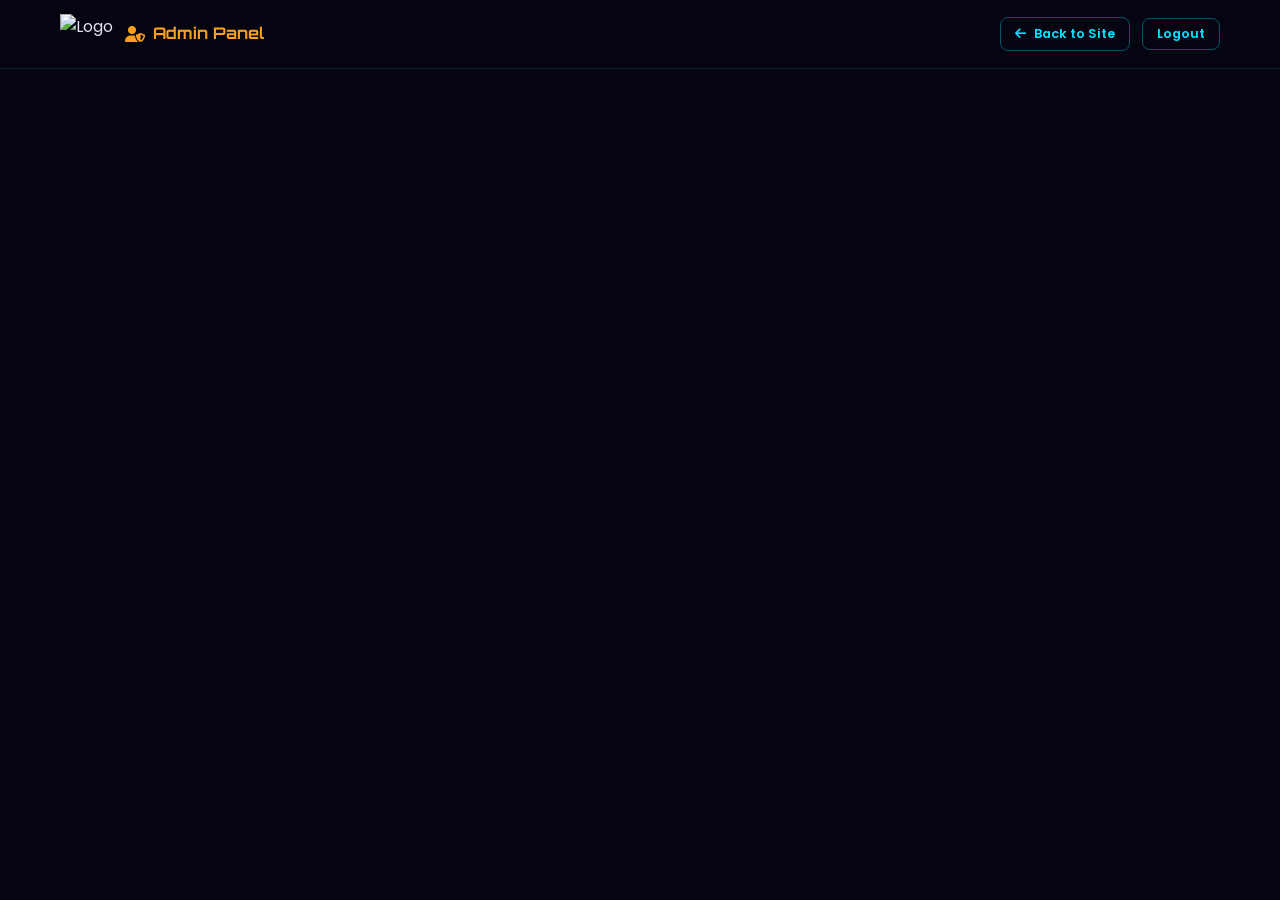
==== admin.html @ dc2b0171 "Add files via upload" ====
<!DOCTYPE html>
<html lang="en">
<head>
    <meta charset="UTF-8">
    <meta name="viewport" content="width=device-width, initial-scale=1.0">
    <title>Night Owl VPN — Admin Panel</title>
    <link href="https://fonts.googleapis.com/css2?family=Orbitron:wght@400;500;600;700;800;900&family=Poppins:wght@300;400;500;600;700;800&display=swap" rel="stylesheet">
    <link rel="stylesheet" href="https://cdnjs.cloudflare.com/ajax/libs/font-awesome/6.5.0/css/all.min.css">
    <link rel="stylesheet" href="style.css">
</head>
<body class="admin-body">

<div id="particles-js"></div>
<div id="toast-container"></div>

<!-- Admin Header -->
<header class="admin-header">
    <div class="container" style="display:flex;align-items:center;justify-content:space-between;">
        <div style="display:flex;align-items:center;gap:12px;">
            <img src="https://z-cdn-media.chatglm.cn/files/b2f4cb73-33cd-4e5b-a706-f9e631497ccf.png?auth_key=1880225410-af0106e17d8e4b97b81c9fec4f9bc8e7-0-fcd8b6f1ac86b50c7433dc2e5db16da4" alt="Logo" style="height:40px;">
            <h1 class="admin-title"><i class="fas fa-user-shield"></i> Admin Panel</h1>
        </div>
        <div style="display:flex;align-items:center;gap:12px;">
            <span id="adminEmail" style="color:var(--text-muted);font-size:0.85rem;"></span>
            <a href="index.html" class="btn btn-outline btn-sm"><i class="fas fa-arrow-left"></i> Back to Site</a>
            <button class="btn btn-outline btn-sm" onclick="handleLogout()">Logout</button>
        </div>
    </div>
</header>

<!-- Admin Content -->
<main class="admin-main">
    <div class="container">
        <!-- Not Admin Message -->
        <div id="notAdmin" style="display:none;" class="admin-denied">
            <i class="fas fa-ban" style="font-size:3rem;color:var(--danger);"></i>
            <h2>Access Denied</h2>
            <p>You are not authorized to view this page. Only the admin can access this panel.</p>
            <a href="index.html" class="btn btn-primary">Go to Homepage</a>
        </div>

        <!-- Admin Dashboard -->
        <div id="adminDashboard" style="display:none;">
            <!-- Stats Row -->
            <div class="admin-stats">
                <div class="admin-stat-card">
                    <i class="fas fa-users"></i>
                    <div>
                        <span class="admin-stat-number" id="totalUsers">0</span>
                        <span class="admin-stat-label">Total Users</span>
                    </div>
                </div>
                <div class="admin-stat-card">
                    <i class="fas fa-file-invoice"></i>
                    <div>
                        <span class="admin-stat-number" id="totalOrders">0</span>
                        <span class="admin-stat-label">Total Orders</span>
                    </div>
                </div>
                <div class="admin-stat-card">
                    <i class="fas fa-clock"></i>
                    <div>
                        <span class="admin-stat-number" id="pendingOrders">0</span>
                        <span class="admin-stat-label">Pending</span>
                    </div>
                </div>
                <div class="admin-stat-card">
                    <i class="fas fa-check-circle"></i>
                    <div>
                        <span class="admin-stat-number" id="activeOrders">0</span>
                        <span class="admin-stat-label">Active</span>
                    </div>
                </div>
            </div>

            <!-- Orders Table -->
            <div class="admin-table-card">
                <div class="admin-table-header">
                    <h3><i class="fas fa-list"></i> All Orders</h3>
                    <button class="btn btn-outline btn-sm" onclick="loadAdminData()"><i class="fas fa-sync-alt"></i> Refresh</button>
                </div>
                <div class="table-responsive">
                    <table class="admin-table">
                        <thead>
                            <tr>
                                <th>Date</th>
                                <th>Name</th>
                                <th>Email</th>
                                <th>VPN Package</th>
                                <th>Sim Package</th>
                                <th>Device ID</th>
                                <th>Slip</th>
                                <th>Status</th>
                                <th>Config</th>
                                <th>Actions</th>
                            </tr>
                        </thead>
                        <tbody id="ordersTableBody">
                            <tr><td colspan="10" style="text-align:center;padding:40px;color:var(--text-muted);">Loading...</td></tr>
                        </tbody>
                    </table>
                </div>
            </div>

            <!-- Registered Users Table -->
            <div class="admin-table-card" style="margin-top:24px;">
                <div class="admin-table-header">
                    <h3><i class="fas fa-users"></i> Registered Users</h3>
                </div>
                <div class="table-responsive">
                    <table class="admin-table">
                        <thead>
                            <tr>
                                <th>Joined</th>
                                <th>Name</th>
                                <th>Email</th>
                            </tr>
                        </thead>
                        <tbody id="usersTableBody">
                            <tr><td colspan="3" style="text-align:center;padding:40px;color:var(--text-muted);">Loading...</td></tr>
                        </tbody>
                    </table>
                </div>
            </div>
        </div>
    </div>
</main>

<!-- Config Upload Modal -->
<div class="modal-overlay" id="configModal" style="display:none;">
    <div class="modal-card">
        <div class="modal-icon"><i class="fas fa-file-arrow-up"></i></div>
        <h3>Upload Config File</h3>
        <p>Upload a config file for: <strong id="configUserName"></strong></p>
        <input type="hidden" id="configOrderId">
        <div class="form-group" style="margin:16px 0;">
            <label for="configFile">Select Config File</label>
            <input type="file" id="configFile" class="form-input" style="padding:10px;">
        </div>
        <button class="btn btn-primary btn-block" onclick="uploadConfigFile()">
            <i class="fas fa-upload"></i> Upload & Assign
        </button>
        <button class="btn btn-ghost btn-block" onclick="closeConfigModal()">Cancel</button>
    </div>
</div>

<script src="https://cdn.jsdelivr.net/particles.js/2.0.0/particles.min.js"></script>
<script src="https://cdn.jsdelivr.net/npm/@supabase/supabase-js@2"></script>
<script>
/* ============================================================
   ADMIN PANEL — Uses same CONFIG as app.js
   ============================================================ */

// ===== CONFIGURATION — MUST MATCH app.js =====
const CONFIG = {
    SUPABASE_URL: 'YOUR_SUPABASE_URL',
    SUPABASE_ANON_KEY: 'YOUR_SUPABASE_ANON_KEY',
    ADMIN_EMAIL: 'your-admin@email.com',
    WHATSAPP_NUMBER: '94724212983',
};

const { createClient } = supabase;
const db = createClient(CONFIG.SUPABASE_URL, CONFIG.SUPABASE_ANON_KEY);

// ===== Toast Notification =====
function showToast(message, type = 'info') {
    const container = document.getElementById('toast-container');
    const toast = document.createElement('div');
    toast.className = `toast toast-${type}`;
    const icons = { success: 'check-circle', error: 'exclamation-circle', info: 'info-circle' };
    toast.innerHTML = `<i class="fas fa-${icons[type] || 'info-circle'}"></i> ${message}`;
    container.appendChild(toast);
    requestAnimationFrame(() => toast.classList.add('show'));
    setTimeout(() => {
        toast.classList.remove('show');
        setTimeout(() => toast.remove(), 400);
    }, 4000);
}

// ===== Particles Background =====
document.addEventListener('DOMContentLoaded', () => {
    if (typeof particlesJS !== 'undefined') {
        particlesJS('particles-js', {
            particles: {
                number: { value: 40, density: { enable: true, value_area: 1000 } },
                color: { value: ['#00e5ff', '#ff9f1c'] },
                shape: { type: 'circle' },
                opacity: { value: 0.3, random: true },
                size: { value: 2, random: true },
                line_linked: { enable: true, distance: 150, color: '#00e5ff', opacity: 0.1, width: 1 },
                move: { enable: true, speed: 0.8, direction: 'none', random: true, out_mode: 'out' }
            },
            interactivity: {
                detect_on: 'canvas',
                events: { onhover: { enable: false }, onclick: { enable: false }, resize: true }
            },
            retina_detect: true
        });
    }
});

// ===== Auth Check =====
async function checkAdmin() {
    const { data: { session } } = await db.auth.getSession();
    if (!session) {
        window.location.href = 'index.html';
        return;
    }
    const email = session.user.email;
    document.getElementById('adminEmail').textContent = email;

    if (email !== CONFIG.ADMIN_EMAIL) {
        document.getElementById('notAdmin').style.display = 'flex';
        document.getElementById('adminDashboard').style.display = 'none';
        return;
    }

    document.getElementById('notAdmin').style.display = 'none';
    document.getElementById('adminDashboard').style.display = 'block';
    loadAdminData();
}

async function handleLogout() {
    await db.auth.signOut();
    window.location.href = 'index.html';
}

// ===== Load Admin Data =====
async function loadAdminData() {
    // Load orders
    const { data: orders, error: orderErr } = await db
        .from('orders')
        .select('*')
        .order('created_at', { ascending: false });

    if (orderErr) {
        showToast('Error loading orders: ' + orderErr.message, 'error');
        return;
    }

    // Load users
    const { data: users, error: userErr } = await db
        .from('users')
        .select('*')
        .order('created_at', { ascending: false });

    if (userErr) {
        showToast('Error loading users: ' + userErr.message, 'error');
        return;
    }

    // Update stats
    document.getElementById('totalUsers').textContent = users ? users.length : 0;
    document.getElementById('totalOrders').textContent = orders ? orders.length : 0;
    document.getElementById('pendingOrders').textContent = orders ? orders.filter(o => o.status === 'pending').length : 0;
    document.getElementById('activeOrders').textContent = orders ? orders.filter(o => o.status === 'active').length : 0;

    // Render orders table
    const tbody = document.getElementById('ordersTableBody');
    if (!orders || orders.length === 0) {
        tbody.innerHTML = '<tr><td colspan="10" style="text-align:center;padding:40px;color:var(--text-muted);">No orders yet.</td></tr>';
    } else {
        tbody.innerHTML = orders.map(o => `
            <tr>
                <td>${new Date(o.created_at).toLocaleDateString()}</td>
                <td>${o.first_name || ''} ${o.last_name || ''}</td>
                <td style="font-size:0.8rem;">${o.email || ''}</td>
                <td><span class="badge badge-package">${o.vpn_package || ''}</span></td>
                <td style="font-size:0.8rem;">${o.sim_package || ''}</td>
                <td style="font-size:0.8rem;">${o.device_id || '—'}</td>
                <td>${o.slip_url ? `<a href="${o.slip_url}" target="_blank" class="btn btn-outline btn-xs"><i class="fas fa-image"></i> View</a>` : '—'}</td>
                <td><span class="badge badge-${o.status === 'active' ? 'success' : o.status === 'rejected' ? 'danger' : 'warning'}">${o.status || 'pending'}</span></td>
                <td>${o.config_url ? `<a href="${o.config_url}" target="_blank" class="btn btn-outline btn-xs"><i class="fas fa-download"></i> Download</a>` : '<span style="color:var(--text-muted);">No config</span>'}</td>
                <td>
                    <div style="display:flex;gap:4px;flex-wrap:wrap;">
                        <button class="btn btn-primary btn-xs" onclick="openConfigModal('${o.id}', '${(o.first_name || '')} ${(o.last_name || '')}')"><i class="fas fa-upload"></i></button>
                        <button class="btn btn-xs" style="background:var(--success);color:#000;" onclick="updateOrderStatus('${o.id}', 'active')"><i class="fas fa-check"></i></button>
                        <button class="btn btn-xs" style="background:var(--danger);color:#fff;" onclick="updateOrderStatus('${o.id}', 'rejected')"><i class="fas fa-times"></i></button>
                    </div>
                </td>
            </tr>
        `).join('');
    }

    // Render users table
    const ubody = document.getElementById('usersTableBody');
    if (!users || users.length === 0) {
        ubody.innerHTML = '<tr><td colspan="3" style="text-align:center;padding:40px;color:var(--text-muted);">No users yet.</td></tr>';
    } else {
        ubody.innerHTML = users.map(u => `
            <tr>
                <td>${new Date(u.created_at).toLocaleDateString()}</td>
                <td>${u.first_name || ''} ${u.last_name || ''}</td>
                <td style="font-size:0.85rem;">${u.email || ''}</td>
            </tr>
        `).join('');
    }
}

// ===== Config Upload =====
function openConfigModal(orderId, userName) {
    document.getElementById('configOrderId').value = orderId;
    document.getElementById('configUserName').textContent = userName;
    document.getElementById('configFile').value = '';
    document.getElementById('configModal').style.display = 'flex';
}

function closeConfigModal() {
    document.getElementById('configModal').style.display = 'none';
}

async function uploadConfigFile() {
    const orderId = document.getElementById('configOrderId').value;
    const fileInput = document.getElementById('configFile');
    const file = fileInput.files[0];

    if (!file) {
        showToast('Please select a config file.', 'error');
        return;
    }

    showToast('Uploading config file...', 'info');

    const filePath = `configs/${orderId}_${Date.now()}_${file.name}`;
    const { error: uploadErr } = await db.storage
        .from('configs')
        .upload(filePath, file);

    if (uploadErr) {
        showToast('Upload failed: ' + uploadErr.message, 'error');
        return;
    }

    const { data: urlData } = db.storage.from('configs').getPublicUrl(filePath);
    const configUrl = urlData.publicUrl;

    const { error: updateErr } = await db
        .from('orders')
        .update({ config_url: configUrl, status: 'active' })
        .eq('id', orderId);

    if (updateErr) {
        showToast('Failed to update order: ' + updateErr.message, 'error');
        return;
    }

    showToast('Config uploaded and assigned successfully!', 'success');
    closeConfigModal();
    loadAdminData();
}

// ===== Update Order Status =====
async function updateOrderStatus(orderId, status) {
    const { error } = await db
        .from('orders')
        .update({ status })
        .eq('id', orderId);

    if (error) {
        showToast('Failed to update status: ' + error.message, 'error');
        return;
    }

    showToast(`Order status updated to ${status}.`, 'success');
    loadAdminData();
}

// ===== Init =====
checkAdmin();
</script>
</body>
</html>
---- style.css ----
/* ============================================================
   Night Owl VPN — Cyberpunk Dark Theme Stylesheet
   ============================================================ */

/* ===== CSS Custom Properties ===== */
:root {
    --bg-primary: #060612;
    --bg-secondary: #0d0d2b;
    --bg-card: rgba(13, 13, 43, 0.75);
    --bg-card-hover: rgba(20, 20, 60, 0.85);
    --neon-orange: #ff9f1c;
    --neon-gold: #ffc857;
    --neon-cyan: #00e5ff;
    --neon-cyan-dim: rgba(0, 229, 255, 0.15);
    --text-primary: #e0e0f0;
    --text-secondary: #a0a0c0;
    --text-muted: #6868a0;
    --border: rgba(0, 229, 255, 0.12);
    --border-hover: rgba(0, 229, 255, 0.35);
    --success: #00ff88;
    --danger: #ff4466;
    --warning: #ffc857;
    --radius: 14px;
    --radius-sm: 8px;
    --shadow: 0 4px 30px rgba(0, 0, 0, 0.4);
    --shadow-glow-cyan: 0 0 30px rgba(0, 229, 255, 0.15);
    --shadow-glow-orange: 0 0 30px rgba(255, 159, 28, 0.15);
    --font-heading: 'Orbitron', sans-serif;
    --font-body: 'Poppins', sans-serif;
    --transition: 0.3s cubic-bezier(0.4, 0, 0.2, 1);
}

/* ===== Reset & Base ===== */
*, *::before, *::after { box-sizing: border-box; margin: 0; padding: 0; }

html {
    scroll-behavior: smooth;
    scrollbar-width: thin;
    scrollbar-color: var(--neon-cyan-dim) var(--bg-primary);
}

body {
    font-family: var(--font-body);
    background: var(--bg-primary);
    color: var(--text-primary);
    line-height: 1.6;
    overflow-x: hidden;
    -webkit-font-smoothing: antialiased;
}

::-webkit-scrollbar { width: 8px; }
::-webkit-scrollbar-track { background: var(--bg-primary); }
::-webkit-scrollbar-thumb { background: var(--neon-cyan-dim); border-radius: 4px; }
::-webkit-scrollbar-thumb:hover { background: rgba(0, 229, 255, 0.3); }

a { color: var(--neon-cyan); text-decoration: none; transition: color var(--transition); }
a:hover { color: var(--neon-gold); }

img { max-width: 100%; height: auto; }

.container { max-width: 1200px; margin: 0 auto; padding: 0 20px; }

/* ===== Particles Background ===== */
#particles-js {
    position: fixed;
    top: 0; left: 0;
    width: 100%; height: 100%;
    z-index: 0;
    pointer-events: none;
}

/* ===== Toast Notifications ===== */
#toast-container {
    position: fixed;
    top: 90px; right: 20px;
    z-index: 10000;
    display: flex;
    flex-direction: column;
    gap: 10px;
}

.toast {
    padding: 14px 20px;
    border-radius: var(--radius-sm);
    font-size: 0.9rem;
    font-weight: 500;
    backdrop-filter: blur(20px);
    border: 1px solid var(--border);
    transform: translateX(120%);
    transition: transform 0.4s cubic-bezier(0.4, 0, 0.2, 1);
    display: flex;
    align-items: center;
    gap: 10px;
    max-width: 380px;
    box-shadow: var(--shadow);
}

.toast.show { transform: translateX(0); }
.toast-success { background: rgba(0, 255, 136, 0.12); border-color: rgba(0, 255, 136, 0.3); color: var(--success); }
.toast-error { background: rgba(255, 68, 102, 0.12); border-color: rgba(255, 68, 102, 0.3); color: var(--danger); }
.toast-info { background: rgba(0, 229, 255, 0.12); border-color: rgba(0, 229, 255, 0.3); color: var(--neon-cyan); }

/* ===== Gradient Text ===== */
.text-gradient {
    background: linear-gradient(135deg, var(--neon-orange), var(--neon-gold), var(--neon-cyan));
    -webkit-background-clip: text;
    -webkit-text-fill-color: transparent;
    background-clip: text;
}

/* ===== Buttons ===== */
.btn {
    display: inline-flex;
    align-items: center;
    justify-content: center;
    gap: 8px;
    padding: 10px 24px;
    border: none;
    border-radius: var(--radius-sm);
    font-family: var(--font-body);
    font-size: 0.9rem;
    font-weight: 600;
    cursor: pointer;
    transition: all var(--transition);
    text-decoration: none;
    white-space: nowrap;
}

.btn-primary {
    background: linear-gradient(135deg, var(--neon-orange), #e88a00);
    color: #000;
    box-shadow: 0 0 20px rgba(255, 159, 28, 0.3);
}
.btn-primary:hover {
    box-shadow: 0 0 35px rgba(255, 159, 28, 0.5);
    transform: translateY(-2px);
}

.btn-outline {
    background: transparent;
    border: 1.5px solid var(--border-hover);
    color: var(--neon-cyan);
}
.btn-outline:hover {
    background: rgba(0, 229, 255, 0.08);
    border-color: var(--neon-cyan);
    box-shadow: var(--shadow-glow-cyan);
}

.btn-ghost {
    background: transparent;
    color: var(--text-secondary);
    border: none;
}
.btn-ghost:hover { color: var(--text-primary); }

.btn-lg { padding: 14px 32px; font-size: 1rem; }
.btn-sm { padding: 6px 14px; font-size: 0.8rem; }
.btn-xs { padding: 4px 10px; font-size: 0.72rem; border-radius: 6px; }
.btn-block { width: 100%; }

/* ===== Navigation ===== */
.navbar {
    position: fixed;
    top: 0; left: 0; right: 0;
    z-index: 1000;
    padding: 12px 0;
    background: rgba(6, 6, 18, 0.85);
    backdrop-filter: blur(20px);
    border-bottom: 1px solid var(--border);
    transition: all var(--transition);
}

.navbar.scrolled {
    padding: 8px 0;
    background: rgba(6, 6, 18, 0.95);
    box-shadow: 0 2px 30px rgba(0, 0, 0, 0.5);
}

.nav-container {
    max-width: 1200px;
    margin: 0 auto;
    padding: 0 20px;
    display: flex;
    align-items: center;
    justify-content: space-between;
}

.logo-img { height: 44px; transition: transform var(--transition); }
.logo-img:hover { transform: scale(1.05); }

.nav-links {
    display: flex;
    list-style: none;
    gap: 32px;
}

.nav-links a {
    color: var(--text-secondary);
    font-size: 0.88rem;
    font-weight: 500;
    position: relative;
    padding: 4px 0;
    transition: color var(--transition);
}

.nav-links a::after {
    content: '';
    position: absolute;
    bottom: -2px; left: 0;
    width: 0; height: 2px;
    background: var(--neon-cyan);
    transition: width var(--transition);
}

.nav-links a:hover { color: var(--neon-cyan); }
.nav-links a:hover::after { width: 100%; }

.nav-actions { display: flex; align-items: center; gap: 12px; }

.nav-user { display: flex; align-items: center; gap: 10px; }

.nav-avatar {
    width: 32px; height: 32px;
    border-radius: 50%;
    border: 2px solid var(--neon-cyan);
    object-fit: cover;
}

.nav-name {
    color: var(--text-primary);
    font-size: 0.85rem;
    font-weight: 500;
    max-width: 120px;
    overflow: hidden;
    text-overflow: ellipsis;
    white-space: nowrap;
}

/* Hamburger */
.hamburger {
    display: none;
    flex-direction: column;
    gap: 5px;
    background: none;
    border: none;
    cursor: pointer;
    padding: 4px;
}

.hamburger span {
    width: 24px; height: 2px;
    background: var(--text-primary);
    border-radius: 2px;
    transition: all var(--transition);
}

.hamburger.active span:nth-child(1) { transform: rotate(45deg) translate(5px, 5px); }
.hamburger.active span:nth-child(2) { opacity: 0; }
.hamburger.active span:nth-child(3) { transform: rotate(-45deg) translate(5px, -5px); }

/* ===== Hero Section ===== */
.hero {
    min-height: 100vh;
    display: flex;
    align-items: center;
    position: relative;
    padding: 120px 20px 80px;
    overflow: hidden;
}

.hero::before {
    content: '';
    position: absolute;
    top: -50%; right: -30%;
    width: 800px; height: 800px;
    background: radial-gradient(circle, rgba(255, 159, 28, 0.06) 0%, transparent 70%);
    border-radius: 50%;
    pointer-events: none;
}

.hero::after {
    content: '';
    position: absolute;
    bottom: -30%; left: -20%;
    width: 600px; height: 600px;
    background: radial-gradient(circle, rgba(0, 229, 255, 0.04) 0%, transparent 70%);
    border-radius: 50%;
    pointer-events: none;
}

.hero-content {
    max-width: 800px;
    margin: 0 auto;
    text-align: center;
    position: relative;
    z-index: 1;
}

.hero-badge {
    display: inline-flex;
    align-items: center;
    gap: 8px;
    padding: 8px 20px;
    border-radius: 50px;
    background: rgba(0, 229, 255, 0.08);
    border: 1px solid rgba(0, 229, 255, 0.2);
    color: var(--neon-cyan);
    font-size: 0.82rem;
    font-weight: 500;
    margin-bottom: 28px;
    letter-spacing: 0.5px;
}

.hero-title {
    font-family: var(--font-heading);
    font-size: clamp(2rem, 5vw, 3.5rem);
    font-weight: 800;
    line-height: 1.15;
    margin-bottom: 24px;
    color: var(--text-primary);
}

.hero-subtitle {
    font-size: 1.1rem;
    color: var(--text-secondary);
    max-width: 600px;
    margin: 0 auto 36px;
    line-height: 1.7;
}

.hero-actions {
    display: flex;
    gap: 16px;
    justify-content: center;
    flex-wrap: wrap;
    margin-bottom: 60px;
}

.hero-stats {
    display: flex;
    align-items: center;
    justify-content: center;
    gap: 40px;
    flex-wrap: wrap;
}

.stat-item { text-align: center; }

.stat-number {
    display: block;
    font-family: var(--font-heading);
    font-size: 1.4rem;
    font-weight: 700;
    color: var(--neon-cyan);
}

.stat-label {
    font-size: 0.78rem;
    color: var(--text-muted);
    text-transform: uppercase;
    letter-spacing: 1px;
}

.stat-divider {
    width: 1px;
    height: 40px;
    background: var(--border);
}

.owl-glow {
    position: absolute;
    top: 50%; left: 50%;
    transform: translate(-50%, -50%);
    width: 400px; height: 400px;
    background: radial-gradient(circle, rgba(255, 159, 28, 0.08) 0%, transparent 60%);
    border-radius: 50%;
    animation: owlPulse 4s ease-in-out infinite;
    pointer-events: none;
}

@keyframes owlPulse {
    0%, 100% { transform: translate(-50%, -50%) scale(1); opacity: 0.6; }
    50% { transform: translate(-50%, -50%) scale(1.15); opacity: 1; }
}

/* ===== Sections ===== */
.section {
    padding: 100px 0;
    position: relative;
    z-index: 1;
}

.section-header {
    text-align: center;
    margin-bottom: 60px;
}

.section-tag {
    display: inline-block;
    padding: 5px 16px;
    border-radius: 50px;
    background: rgba(0, 229, 255, 0.08);
    border: 1px solid rgba(0, 229, 255, 0.2);
    color: var(--neon-cyan);
    font-size: 0.78rem;
    font-weight: 600;
    text-transform: uppercase;
    letter-spacing: 1.5px;
    margin-bottom: 16px;
}

.section-title {
    font-family: var(--font-heading);
    font-size: clamp(1.5rem, 3vw, 2.2rem);
    font-weight: 700;
    color: var(--text-primary);
    margin-bottom: 16px;
}

.section-desc {
    font-size: 1rem;
    color: var(--text-secondary);
    max-width: 580px;
    margin: 0 auto;
}

/* ===== Guarantee Section ===== */
.guarantee-card {
    display: flex;
    align-items: center;
    gap: 32px;
    padding: 40px;
    background: var(--bg-card);
    border: 1px solid var(--border);
    border-radius: var(--radius);
    backdrop-filter: blur(20px);
    position: relative;
    overflow: hidden;
}

.guarantee-card::before {
    content: '';
    position: absolute;
    top: 0; left: 0;
    width: 4px; height: 100%;
    background: linear-gradient(to bottom, var(--neon-orange), var(--neon-cyan));
}

.guarantee-icon {
    flex-shrink: 0;
    width: 80px; height: 80px;
    display: flex;
    align-items: center;
    justify-content: center;
    border-radius: 50%;
    background: rgba(255, 159, 28, 0.1);
    border: 1px solid rgba(255, 159, 28, 0.25);
    font-size: 2rem;
    color: var(--neon-orange);
}

.guarantee-content { flex: 1; }

.guarantee-content .section-title { margin-bottom: 12px; text-align: left; }

.guarantee-text {
    color: var(--text-secondary);
    font-size: 0.95rem;
    line-height: 1.75;
}

.guarantee-badge {
    flex-shrink: 0;
    padding: 10px 20px;
    border-radius: 50px;
    background: rgba(0, 255, 136, 0.1);
    border: 1px solid rgba(0, 255, 136, 0.25);
    color: var(--success);
    font-weight: 600;
    font-size: 0.85rem;
    display: flex;
    align-items: center;
    gap: 8px;
}

/* ===== Pricing Section ===== */
.pricing-grid {
    display: grid;
    grid-template-columns: repeat(4, 1fr);
    gap: 24px;
}

.pricing-card {
    background: var(--bg-card);
    border: 1px solid var(--border);
    border-radius: var(--radius);
    padding: 36px 28px;
    backdrop-filter: blur(20px);
    transition: all var(--transition);
    position: relative;
    overflow: hidden;
    display: flex;
    flex-direction: column;
}

.pricing-card:hover {
    transform: translateY(-8px);
    border-color: var(--border-hover);
    box-shadow: var(--shadow-glow-cyan);
}

.pricing-featured {
    border-color: rgba(255, 159, 28, 0.3);
    background: rgba(255, 159, 28, 0.05);
}

.pricing-featured:hover {
    border-color: var(--neon-orange);
    box-shadow: var(--shadow-glow-orange);
}

.pricing-ribbon {
    position: absolute;
    top: 16px; right: -32px;
    background: linear-gradient(135deg, var(--neon-orange), #e88a00);
    color: #000;
    font-size: 0.7rem;
    font-weight: 700;
    padding: 4px 40px;
    transform: rotate(45deg);
    text-transform: uppercase;
    letter-spacing: 1px;
}

.pricing-header { text-align: center; margin-bottom: 24px; }

.pricing-icon {
    width: 56px; height: 56px;
    margin: 0 auto 16px;
    display: flex;
    align-items: center;
    justify-content: center;
    border-radius: 50%;
    background: rgba(0, 229, 255, 0.08);
    border: 1px solid rgba(0, 229, 255, 0.15);
    font-size: 1.3rem;
    color: var(--neon-cyan);
}

.pricing-featured .pricing-icon {
    background: rgba(255, 159, 28, 0.1);
    border-color: rgba(255, 159, 28, 0.25);
    color: var(--neon-orange);
}

.pricing-header h3 {
    font-family: var(--font-heading);
    font-size: 0.85rem;
    font-weight: 600;
    color: var(--text-muted);
    text-transform: uppercase;
    letter-spacing: 1.5px;
    margin-bottom: 6px;
}

.pricing-data {
    font-family: var(--font-heading);
    font-size: 1.3rem;
    font-weight: 700;
    color: var(--text-primary);
}

.pricing-price {
    text-align: center;
    margin-bottom: 24px;
    padding: 20px 0;
    border-top: 1px solid var(--border);
    border-bottom: 1px solid var(--border);
}

.currency {
    font-size: 1rem;
    font-weight: 600;
    color: var(--text-muted);
    vertical-align: top;
}

.amount {
    font-family: var(--font-heading);
    font-size: 2.8rem;
    font-weight: 800;
    color: var(--neon-cyan);
}

.pricing-featured .amount { color: var(--neon-orange); }

.period {
    font-size: 0.8rem;
    color: var(--text-muted);
}

.pricing-features {
    list-style: none;
    margin-bottom: 28px;
    flex: 1;
}

.pricing-features li {
    display: flex;
    align-items: center;
    gap: 10px;
    padding: 8px 0;
    font-size: 0.88rem;
    color: var(--text-secondary);
}

.pricing-features i { color: var(--neon-cyan); font-size: 0.8rem; }
.pricing-features .fa-star { color: var(--neon-gold); }
.pricing-featured .pricing-features i { color: var(--neon-orange); }

/* ===== Networks Section ===== */
.network-grid {
    display: grid;
    grid-template-columns: repeat(4, 1fr);
    gap: 20px;
}

.network-card {
    background: var(--bg-card);
    border: 1px solid var(--border);
    border-radius: var(--radius);
    padding: 28px 20px;
    text-align: center;
    backdrop-filter: blur(20px);
    transition: all var(--transition);
}

.network-card:hover {
    transform: translateY(-4px);
    border-color: var(--border-hover);
    box-shadow: var(--shadow-glow-cyan);
}

.network-icon {
    width: 52px; height: 52px;
    margin: 0 auto 14px;
    display: flex;
    align-items: center;
    justify-content: center;
    border-radius: 50%;
    background: rgba(0, 229, 255, 0.08);
    border: 1px solid rgba(0, 229, 255, 0.15);
    font-size: 1.2rem;
    color: var(--neon-cyan);
}

.network-icon[style*="--accent"] {
    background: rgba(0, 229, 255, 0.06);
}

.network-card h4 {
    font-size: 0.95rem;
    font-weight: 600;
    color: var(--text-primary);
    margin-bottom: 4px;
}

.network-card p {
    font-size: 0.8rem;
    color: var(--text-muted);
    line-height: 1.5;
}

.network-note {
    text-align: center;
    margin-top: 32px;
    padding: 16px 24px;
    border-radius: var(--radius-sm);
    background: rgba(255, 200, 87, 0.06);
    border: 1px solid rgba(255, 200, 87, 0.15);
    color: var(--neon-gold);
    font-size: 0.88rem;
}

/* ===== Payment Section ===== */
.payment-grid {
    display: grid;
    grid-template-columns: repeat(2, 1fr);
    gap: 24px;
    max-width: 800px;
    margin: 0 auto;
}

.payment-card {
    background: var(--bg-card);
    border: 1px solid var(--border);
    border-radius: var(--radius);
    padding: 36px;
    backdrop-filter: blur(20px);
    transition: all var(--transition);
}

.payment-card:hover {
    border-color: var(--border-hover);
    box-shadow: var(--shadow-glow-cyan);
}

.payment-icon {
    width: 56px; height: 56px;
    display: flex;
    align-items: center;
    justify-content: center;
    border-radius: 50%;
    background: rgba(0, 229, 255, 0.08);
    border: 1px solid rgba(0, 229, 255, 0.15);
    font-size: 1.4rem;
    color: var(--neon-cyan);
    margin-bottom: 20px;
}

.payment-card h3 {
    font-family: var(--font-heading);
    font-size: 1.1rem;
    font-weight: 700;
    color: var(--text-primary);
    margin-bottom: 20px;
}

.payment-details { display: flex; flex-direction: column; gap: 12px; }

.payment-row {
    display: flex;
    justify-content: space-between;
    align-items: center;
    padding: 8px 0;
    border-bottom: 1px solid rgba(255, 255, 255, 0.04);
}

.payment-label {
    font-size: 0.82rem;
    color: var(--text-muted);
    text-transform: uppercase;
    letter-spacing: 0.5px;
}

.payment-value {
    font-size: 0.92rem;
    font-weight: 600;
    color: var(--text-primary);
}

.copyable {
    cursor: pointer;
    transition: color var(--transition);
}

.copyable:hover { color: var(--neon-cyan); }
.copyable i { margin-left: 6px; font-size: 0.75rem; color: var(--text-muted); }

.payment-note {
    padding: 12px 16px;
    border-radius: var(--radius-sm);
    background: rgba(255, 200, 87, 0.08);
    border: 1px solid rgba(255, 200, 87, 0.2);
    color: var(--neon-gold);
    font-size: 0.82rem;
    display: flex;
    align-items: center;
    gap: 8px;
}

/* ===== Dashboard Section ===== */
.dashboard-grid {
    display: grid;
    grid-template-columns: 1fr 1fr;
    gap: 24px;
    align-items: start;
}

.order-form-card, .order-history-card {
    background: var(--bg-card);
    border: 1px solid var(--border);
    border-radius: var(--radius);
    padding: 36px;
    backdrop-filter: blur(20px);
}

.order-form-card h3, .order-history-card h3 {
    font-family: var(--font-heading);
    font-size: 1.05rem;
    font-weight: 700;
    color: var(--text-primary);
    margin-bottom: 24px;
    display: flex;
    align-items: center;
    gap: 10px;
}

.order-form-card h3 i { color: var(--neon-orange); }
.order-history-card h3 i { color: var(--neon-cyan); }

/* ===== Forms ===== */
.form-row { display: grid; grid-template-columns: 1fr 1fr; gap: 16px; }

.form-group { margin-bottom: 20px; }

.form-group label {
    display: block;
    font-size: 0.82rem;
    font-weight: 600;
    color: var(--text-secondary);
    margin-bottom: 6px;
    text-transform: uppercase;
    letter-spacing: 0.5px;
}

.required { color: var(--danger); }

.form-group input,
.form-group select {
    width: 100%;
    padding: 12px 16px;
    background: rgba(6, 6, 18, 0.6);
    border: 1px solid var(--border);
    border-radius: var(--radius-sm);
    color: var(--text-primary);
    font-family: var(--font-body);
    font-size: 0.9rem;
    transition: all var(--transition);
    outline: none;
}

.form-group input::placeholder { color: var(--text-muted); }

.form-group input:focus,
.form-group select:focus {
    border-color: var(--neon-cyan);
    box-shadow: 0 0 0 3px rgba(0, 229, 255, 0.1);
}

.form-group select option { background: var(--bg-secondary); color: var(--text-primary); }

.form-hint {
    display: block;
    margin-top: 4px;
    font-size: 0.75rem;
    color: var(--neon-gold);
}

/* File Upload Area */
.file-upload-area {
    border: 2px dashed var(--border);
    border-radius: var(--radius-sm);
    padding: 32px 20px;
    text-align: center;
    cursor: pointer;
    transition: all var(--transition);
    background: rgba(6, 6, 18, 0.3);
}

.file-upload-area:hover {
    border-color: var(--neon-cyan);
    background: rgba(0, 229, 255, 0.03);
}

.file-upload-area i { font-size: 2rem; color: var(--neon-cyan); margin-bottom: 8px; }
.file-upload-area p { color: var(--text-secondary); font-size: 0.9rem; margin-bottom: 4px; }
.file-upload-area small { color: var(--text-muted); font-size: 0.78rem; }

.file-upload-area.has-file {
    border-color: var(--success);
    background: rgba(0, 255, 136, 0.03);
}

.file-upload-area.has-file i { color: var(--success); }

/* Order History */
.empty-state {
    text-align: center;
    padding: 40px 20px;
    color: var(--text-muted);
    font-size: 0.9rem;
}

.order-item {
    padding: 16px;
    border: 1px solid var(--border);
    border-radius: var(--radius-sm);
    margin-bottom: 12px;
    background: rgba(6, 6, 18, 0.3);
}

.order-item-header {
    display: flex;
    justify-content: space-between;
    align-items: center;
    margin-bottom: 8px;
}

.order-item-package {
    font-weight: 600;
    font-size: 0.9rem;
    color: var(--neon-cyan);
}

.order-item-date {
    font-size: 0.75rem;
    color: var(--text-muted);
}

.order-item-sim {
    font-size: 0.82rem;
    color: var(--text-secondary);
    margin-bottom: 8px;
}

.order-item-actions {
    display: flex;
    gap: 8px;
    align-items: center;
}

/* ===== Modal ===== */
.modal-overlay {
    position: fixed;
    top: 0; left: 0;
    width: 100%; height: 100%;
    background: rgba(6, 6, 18, 0.85);
    backdrop-filter: blur(10px);
    z-index: 9999;
    display: flex;
    align-items: center;
    justify-content: center;
    padding: 20px;
}

.modal-card {
    background: var(--bg-secondary);
    border: 1px solid var(--border);
    border-radius: var(--radius);
    padding: 40px;
    max-width: 420px;
    width: 100%;
    text-align: center;
}

.modal-icon {
    width: 64px; height: 64px;
    margin: 0 auto 20px;
    display: flex;
    align-items: center;
    justify-content: center;
    border-radius: 50%;
    background: rgba(0, 229, 255, 0.08);
    border: 1px solid rgba(0, 229, 255, 0.2);
    font-size: 1.5rem;
    color: var(--neon-cyan);
}

.modal-card h3 {
    font-family: var(--font-heading);
    font-size: 1.15rem;
    margin-bottom: 12px;
    color: var(--text-primary);
}

.modal-card p {
    color: var(--text-secondary);
    font-size: 0.9rem;
    margin-bottom: 24px;
    line-height: 1.6;
}

.modal-card .btn { margin-bottom: 10px; }

/* ===== Badges ===== */
.badge {
    display: inline-block;
    padding: 3px 10px;
    border-radius: 50px;
    font-size: 0.72rem;
    font-weight: 600;
    text-transform: uppercase;
    letter-spacing: 0.5px;
}

.badge-package { background: rgba(0, 229, 255, 0.1); color: var(--neon-cyan); border: 1px solid rgba(0, 229, 255, 0.2); }
.badge-success { background: rgba(0, 255, 136, 0.1); color: var(--success); border: 1px solid rgba(0, 255, 136, 0.2); }
.badge-warning { background: rgba(255, 200, 87, 0.1); color: var(--warning); border: 1px solid rgba(255, 200, 87, 0.2); }
.badge-danger { background: rgba(255, 68, 102, 0.1); color: var(--danger); border: 1px solid rgba(255, 68, 102, 0.2); }

/* ===== Footer ===== */
.footer {
    position: relative;
    z-index: 1;
    padding: 60px 0 30px;
    border-top: 1px solid var(--border);
    background: rgba(6, 6, 18, 0.5);
}

.footer-grid {
    display: grid;
    grid-template-columns: 2fr 1fr 1fr;
    gap: 40px;
    margin-bottom: 40px;
}

.footer-logo { height: 40px; margin-bottom: 16px; }

.footer-brand p {
    color: var(--text-muted);
    font-size: 0.88rem;
    max-width: 300px;
    line-height: 1.6;
}

.footer-links h4 {
    font-family: var(--font-heading);
    font-size: 0.78rem;
    font-weight: 600;
    color: var(--text-primary);
    text-transform: uppercase;
    letter-spacing: 1.5px;
    margin-bottom: 16px;
}

.footer-links a {
    display: flex;
    align-items: center;
    gap: 8px;
    color: var(--text-muted);
    font-size: 0.88rem;
    padding: 6px 0;
    transition: color var(--transition);
}

.footer-links a:hover { color: var(--neon-cyan); }

.footer-bottom {
    padding-top: 24px;
    border-top: 1px solid var(--border);
    text-align: center;
}

.footer-bottom p {
    color: var(--text-muted);
    font-size: 0.8rem;
}

/* ===== Reveal Animations ===== */
.reveal {
    opacity: 0;
    transform: translateY(30px);
    transition: opacity 0.7s cubic-bezier(0.4, 0, 0.2, 1), transform 0.7s cubic-bezier(0.4, 0, 0.2, 1);
}

.reveal.visible {
    opacity: 1;
    transform: translateY(0);
}

/* ===== Admin Panel Styles ===== */
.admin-body { padding-top: 70px; }

.admin-header {
    position: fixed;
    top: 0; left: 0; right: 0;
    z-index: 1000;
    padding: 14px 0;
    background: rgba(6, 6, 18, 0.95);
    backdrop-filter: blur(20px);
    border-bottom: 1px solid var(--border);
}

.admin-title {
    font-family: var(--font-heading);
    font-size: 1rem;
    font-weight: 700;
    color: var(--neon-orange);
    display: flex;
    align-items: center;
    gap: 8px;
}

.admin-main { position: relative; z-index: 1; padding: 40px 0 80px; }

.admin-denied {
    display: flex;
    flex-direction: column;
    align-items: center;
    justify-content: center;
    text-align: center;
    padding: 80px 20px;
    gap: 16px;
}

.admin-denied h2 {
    font-family: var(--font-heading);
    color: var(--danger);
}

.admin-denied p { color: var(--text-secondary); }

.admin-stats {
    display: grid;
    grid-template-columns: repeat(4, 1fr);
    gap: 16px;
    margin-bottom: 32px;
}

.admin-stat-card {
    display: flex;
    align-items: center;
    gap: 16px;
    padding: 24px;
    background: var(--bg-card);
    border: 1px solid var(--border);
    border-radius: var(--radius);
    backdrop-filter: blur(20px);
}

.admin-stat-card > i {
    font-size: 1.5rem;
    color: var(--neon-cyan);
}

.admin-stat-number {
    display: block;
    font-family: var(--font-heading);
    font-size: 1.6rem;
    font-weight: 700;
    color: var(--text-primary);
}

.admin-stat-label {
    font-size: 0.75rem;
    color: var(--text-muted);
    text-transform: uppercase;
    letter-spacing: 0.5px;
}

.admin-table-card {
    background: var(--bg-card);
    border: 1px solid var(--border);
    border-radius: var(--radius);
    backdrop-filter: blur(20px);
    overflow: hidden;
}

.admin-table-header {
    display: flex;
    justify-content: space-between;
    align-items: center;
    padding: 20px 24px;
    border-bottom: 1px solid var(--border);
}

.admin-table-header h3 {
    font-family: var(--font-heading);
    font-size: 0.95rem;
    font-weight: 700;
    color: var(--text-primary);
    display: flex;
    align-items: center;
    gap: 8px;
}

.admin-table-header h3 i { color: var(--neon-cyan); }

.table-responsive { overflow-x: auto; }

.admin-table {
    width: 100%;
    border-collapse: collapse;
    font-size: 0.85rem;
}

.admin-table th {
    padding: 12px 16px;
    text-align: left;
    font-size: 0.72rem;
    font-weight: 600;
    color: var(--text-muted);
    text-transform: uppercase;
    letter-spacing: 0.5px;
    border-bottom: 1px solid var(--border);
    white-space: nowrap;
}

.admin-table td {
    padding: 12px 16px;
    border-bottom: 1px solid rgba(255, 255, 255, 0.03);
    color: var(--text-secondary);
    vertical-align: middle;
}

.admin-table tbody tr:hover { background: rgba(0, 229, 255, 0.02); }

/* ===== Responsive ===== */
@media (max-width: 1024px) {
    .pricing-grid { grid-template-columns: repeat(2, 1fr); }
    .network-grid { grid-template-columns: repeat(2, 1fr); }
    .admin-stats { grid-template-columns: repeat(2, 1fr); }
}

@media (max-width: 768px) {
    .nav-links {
        position: fixed;
        top: 60px; left: 0;
        width: 100%;
        flex-direction: column;
        background: rgba(6, 6, 18, 0.98);
        backdrop-filter: blur(20px);
        padding: 24px;
        gap: 0;
        border-bottom: 1px solid var(--border);
        transform: translateY(-120%);
        transition: transform 0.4s ease;
    }

    .nav-links.open { transform: translateY(0); }

    .nav-links a {
        display: block;
        padding: 14px 0;
        border-bottom: 1px solid var(--border);
    }

    .hamburger { display: flex; }

    .nav-name { display: none; }

    .hero { padding: 100px 20px 60px; }

    .hero-title { font-size: clamp(1.6rem, 6vw, 2.5rem); }

    .hero-stats { gap: 24px; }
    .stat-divider { display: none; }

    .guarantee-card { flex-direction: column; text-align: center; }
    .guarantee-content .section-title { text-align: center; }

    .pricing-grid { grid-template-columns: 1fr; max-width: 400px; margin: 0 auto; }

    .network-grid { grid-template-columns: repeat(2, 1fr); }

    .payment-grid { grid-template-columns: 1fr; }

    .dashboard-grid { grid-template-columns: 1fr; }

    .form-row { grid-template-columns: 1fr; }

    .footer-grid { grid-template-columns: 1fr; text-align: center; }
    .footer-brand p { margin: 0 auto; }
    .footer-links a { justify-content: center; }

    .section { padding: 60px 0; }

    .admin-header .container { flex-wrap: wrap; gap: 8px; }
    .admin-stats { grid-template-columns: 1fr 1fr; }
}

@media (max-width: 480px) {
    .network-grid { grid-template-columns: 1fr; }
    .hero-actions { flex-direction: column; align-items: center; }
    .hero-actions .btn { width: 100%; }
    .admin-stats { grid-template-columns: 1fr; }
    .payment-card { padding: 24px; }
    .order-form-card, .order-history-card { padding: 24px; }
}

/* ===== Reduced Motion ===== */
@media (prefers-reduced-motion: reduce) {
    *, *::before, *::after {
        animation-duration: 0.01ms !important;
        animation-iteration-count: 1 !important;
        transition-duration: 0.01ms !important;
    }
    .reveal { opacity: 1; transform: none; }
}

/* ===== Focus Visible ===== */
:focus-visible {
    outline: 2px solid var(--neon-cyan);
    outline-offset: 2px;
}

/* ===== Loading Spinner ===== */
.spinner {
    display: inline-block;
    width: 18px; height: 18px;
    border: 2px solid rgba(0, 0, 0, 0.2);
    border-top-color: #000;
    border-radius: 50%;
    animation: spin 0.6s linear infinite;
}

@keyframes spin {
    to { transform: rotate(360deg); }
}

/* ===== Glow Pulse Animation for CTA ===== */
@keyframes ctaPulse {
    0%, 100% { box-shadow: 0 0 20px rgba(255, 159, 28, 0.3); }
    50% { box-shadow: 0 0 40px rgba(255, 159, 28, 0.5); }
}

.btn-primary.btn-lg {
    animation: ctaPulse 3s ease-in-out infinite;
}

.btn-primary.btn-lg:hover {
    animation: none;
    box-shadow: 0 0 50px rgba(255, 159, 28, 0.6);
}
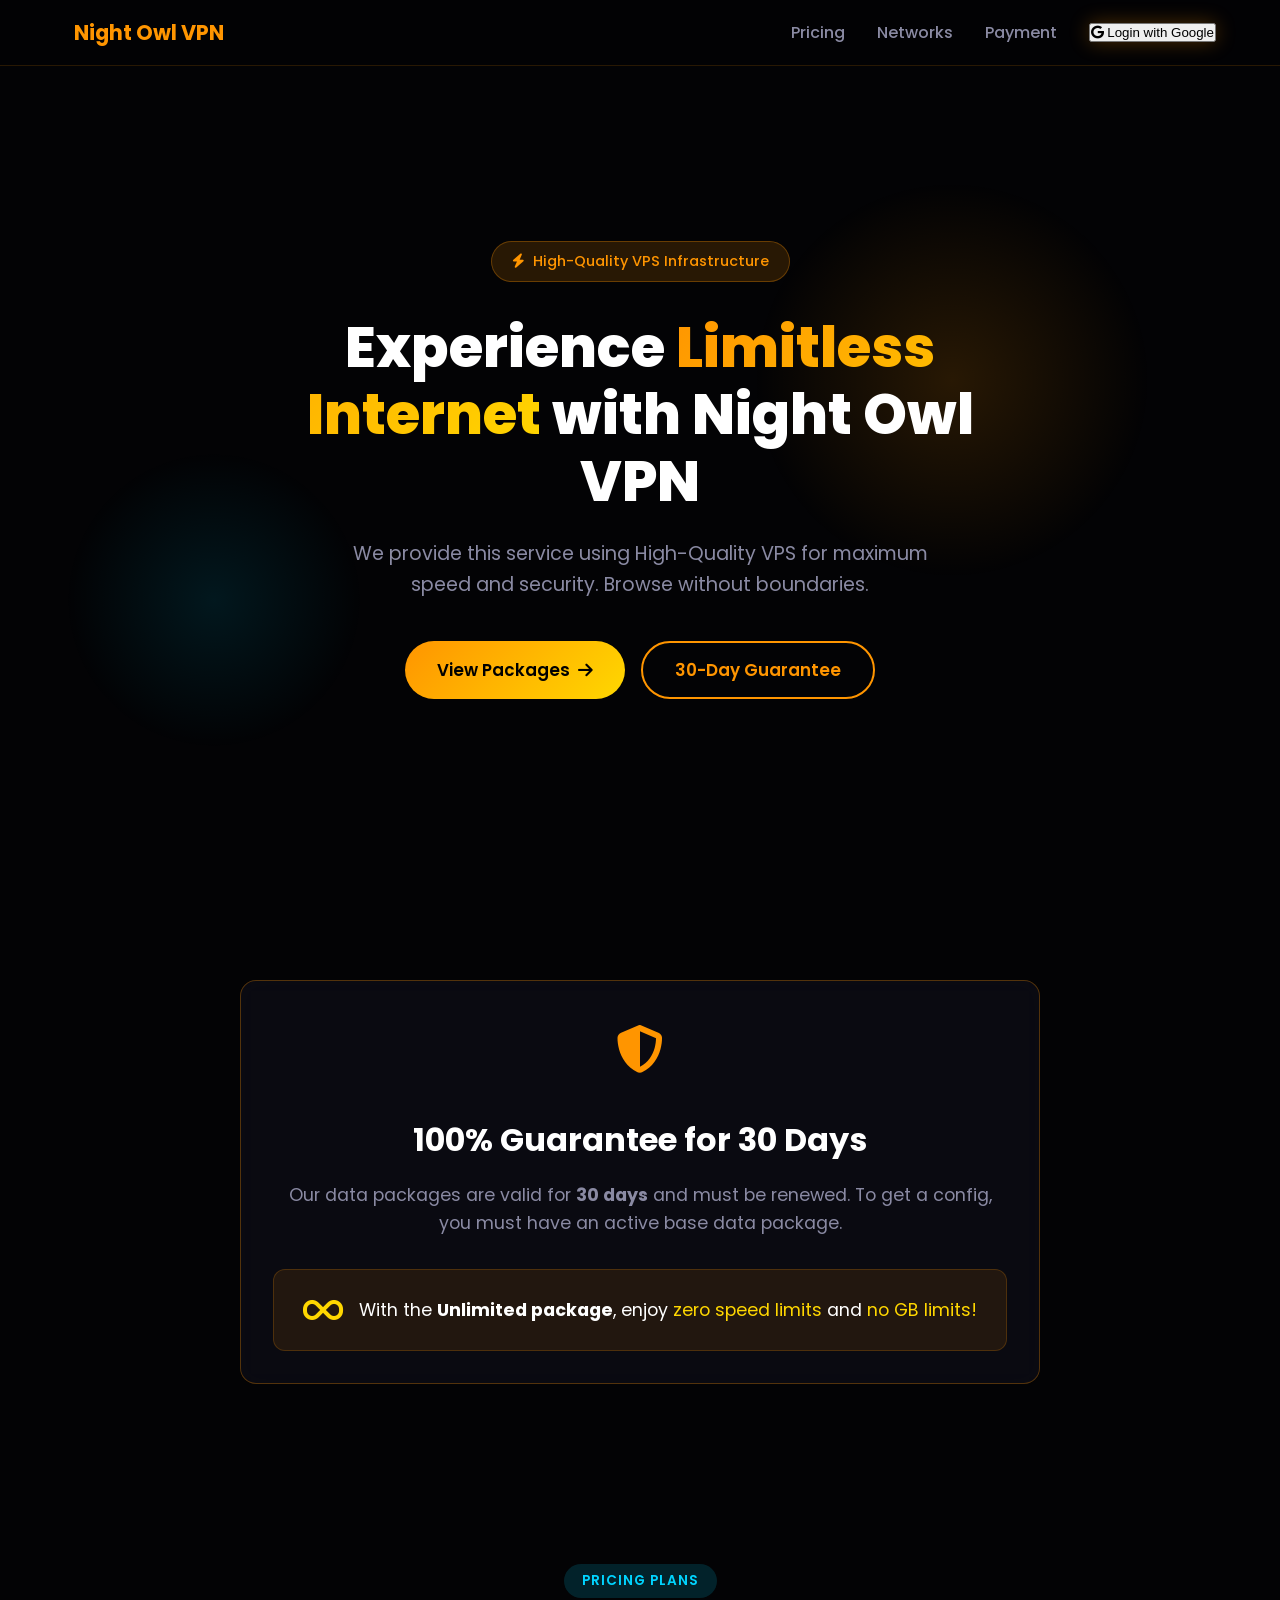
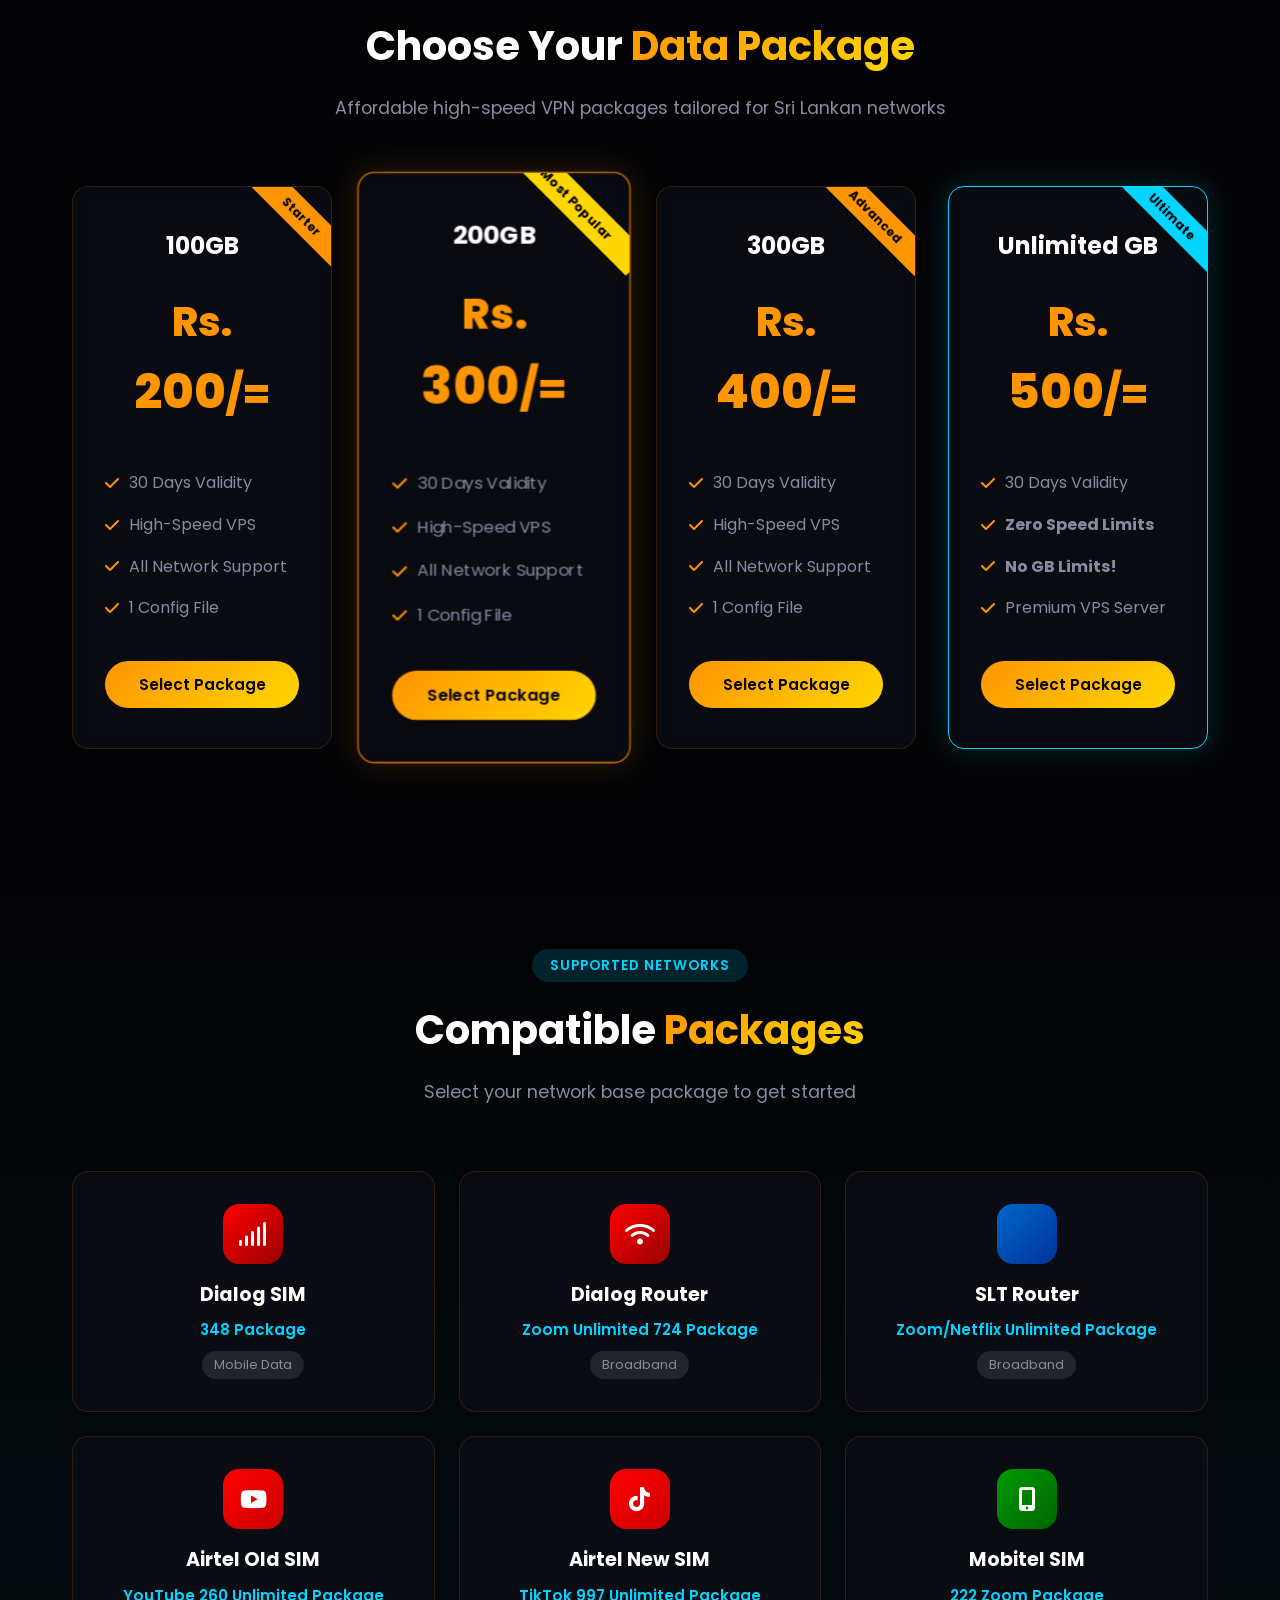
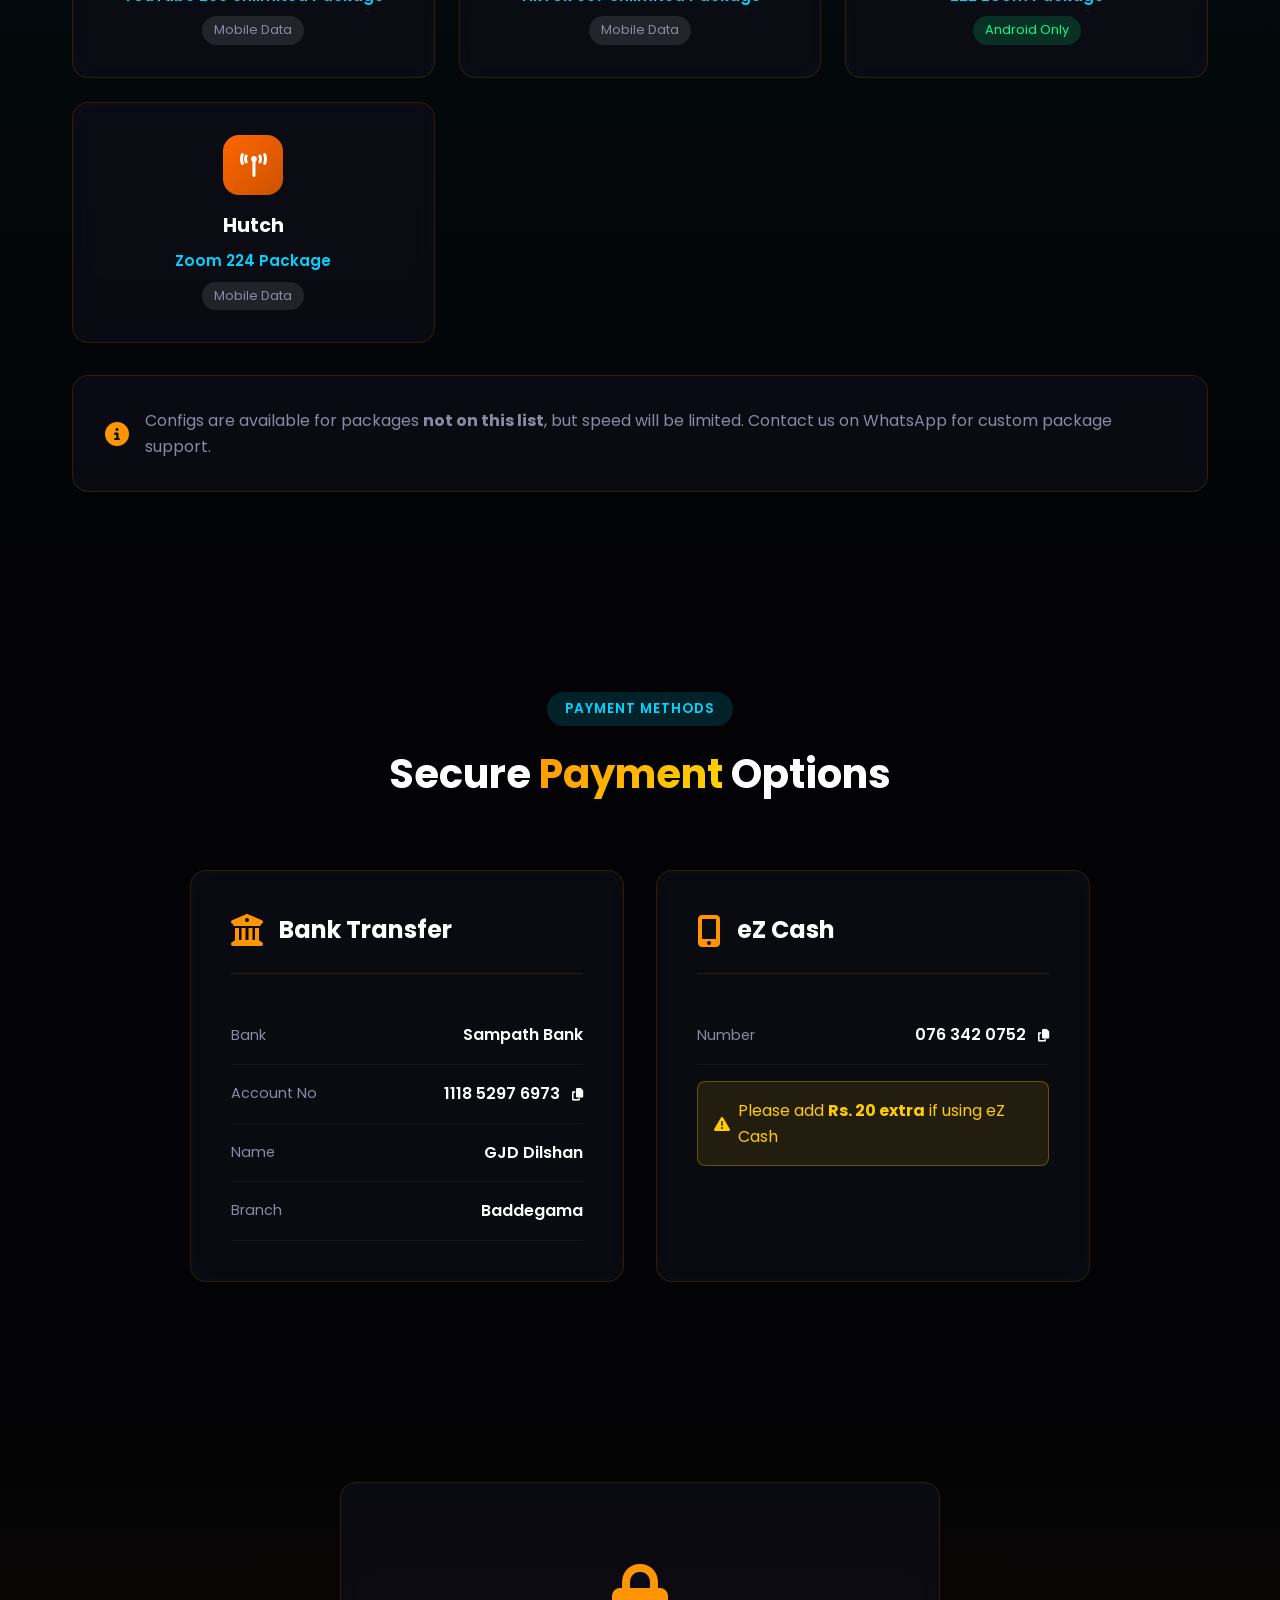
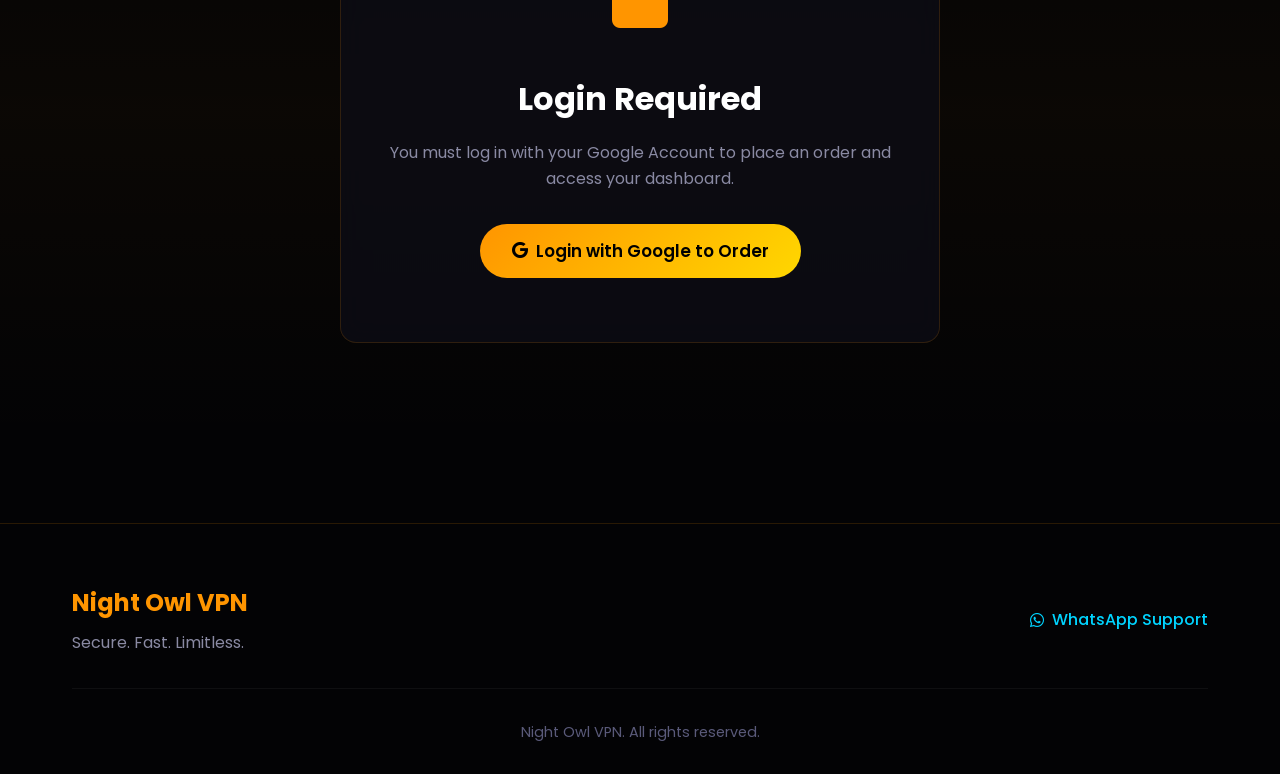
==== commit 81a50bf2: "Add files via upload" ====
--- a/admin.html
+++ b/admin.html
@@ -3,370 +3,442 @@
 <head>
     <meta charset="UTF-8">
     <meta name="viewport" content="width=device-width, initial-scale=1.0">
-    <title>Night Owl VPN — Admin Panel</title>
-    <link href="https://fonts.googleapis.com/css2?family=Orbitron:wght@400;500;600;700;800;900&family=Poppins:wght@300;400;500;600;700;800&display=swap" rel="stylesheet">
-    <link rel="stylesheet" href="https://cdnjs.cloudflare.com/ajax/libs/font-awesome/6.5.0/css/all.min.css">
+    <title>Night Owl VPN — Limitless Internet</title>
+    
+    <!-- Fonts & Icons -->
+    <link rel="preconnect" href="https://fonts.googleapis.com">
+    <link href="https://fonts.googleapis.com/css2?family=Poppins:wght@300;400;500;600;700;800&display=swap" rel="stylesheet">
+    <link rel="stylesheet" href="https://cdnjs.cloudflare.com/ajax/libs/font-awesome/6.4.0/css/all.min.css">
+    
+    <!-- Supabase -->
+    <script src="https://cdn.jsdelivr.net/npm/@supabase/supabase-js@2"></script>
+    <!-- Particles.js -->
+    <script src="https://cdn.jsdelivr.net/npm/particles.js@2.0.0/particles.min.js"></script>
+    
     <link rel="stylesheet" href="style.css">
 </head>
-<body class="admin-body">
-
-<div id="particles-js"></div>
-<div id="toast-container"></div>
-
-<!-- Admin Header -->
-<header class="admin-header">
-    <div class="container" style="display:flex;align-items:center;justify-content:space-between;">
-        <div style="display:flex;align-items:center;gap:12px;">
-            <img src="https://z-cdn-media.chatglm.cn/files/b2f4cb73-33cd-4e5b-a706-f9e631497ccf.png?auth_key=1880225410-af0106e17d8e4b97b81c9fec4f9bc8e7-0-fcd8b6f1ac86b50c7433dc2e5db16da4" alt="Logo" style="height:40px;">
-            <h1 class="admin-title"><i class="fas fa-user-shield"></i> Admin Panel</h1>
-        </div>
-        <div style="display:flex;align-items:center;gap:12px;">
-            <span id="adminEmail" style="color:var(--text-muted);font-size:0.85rem;"></span>
-            <a href="index.html" class="btn btn-outline btn-sm"><i class="fas fa-arrow-left"></i> Back to Site</a>
-            <button class="btn btn-outline btn-sm" onclick="handleLogout()">Logout</button>
-        </div>
+<body>
+
+    <!-- Animated Background -->
+    <div id="particles-js"></div>
+
+    <!-- Navigation -->
+    <nav class="navbar">
+        <div class="nav-brand">
+            <!-- ⚠️ REPLACE THIS SRC with your DIRECT image URL from ImgBB (right-click image → copy image address) -->
+            <img src="https://i.ibb.co/39zW1Q3H/logo.png" 
+                 alt="Night Owl VPN" 
+                 class="logo-img" 
+                 onerror="this.style.display='none'; this.nextElementSibling.style.display='flex'">
+            <div class="logo-fallback" style="display:none;">
+                <i class="fas fa-owl"></i>
+                <span>Night Owl VPN</span>
+            </div>
+        </div>
+        <div class="nav-links">
+            <a href="#pricing">Pricing</a>
+            <a href="#networks">Networks</a>
+            <a href="#payment">Payment</a>
+            <button id="login-btn" class="btn-glow" onclick="signInWithGoogle()">
+                <i class="fab fa-google"></i> Login with Google
+            </button>
+            <div id="user-menu" class="hidden">
+                <span id="user-email"></span>
+                <a href="admin.html" id="admin-link" class="hidden btn-admin"><i class="fas fa-shield-alt"></i> Admin</a>
+                <button onclick="signOut()" class="btn-outline"><i class="fas fa-sign-out-alt"></i> Logout</button>
+            </div>
+        </div>
+        <button class="mobile-toggle" onclick="toggleMobileMenu()"><i class="fas fa-bars"></i></button>
+    </nav>
+
+    <!-- Mobile Menu -->
+    <div id="mobile-menu" class="mobile-menu hidden">
+        <a href="#pricing">Pricing</a>
+        <a href="#networks">Networks</a>
+        <a href="#payment">Payment</a>
+        <div id="mobile-auth"></div>
     </div>
-</header>
-
-<!-- Admin Content -->
-<main class="admin-main">
-    <div class="container">
-        <!-- Not Admin Message -->
-        <div id="notAdmin" style="display:none;" class="admin-denied">
-            <i class="fas fa-ban" style="font-size:3rem;color:var(--danger);"></i>
-            <h2>Access Denied</h2>
-            <p>You are not authorized to view this page. Only the admin can access this panel.</p>
-            <a href="index.html" class="btn btn-primary">Go to Homepage</a>
-        </div>
-
-        <!-- Admin Dashboard -->
-        <div id="adminDashboard" style="display:none;">
-            <!-- Stats Row -->
-            <div class="admin-stats">
-                <div class="admin-stat-card">
-                    <i class="fas fa-users"></i>
-                    <div>
-                        <span class="admin-stat-number" id="totalUsers">0</span>
-                        <span class="admin-stat-label">Total Users</span>
-                    </div>
-                </div>
-                <div class="admin-stat-card">
-                    <i class="fas fa-file-invoice"></i>
-                    <div>
-                        <span class="admin-stat-number" id="totalOrders">0</span>
-                        <span class="admin-stat-label">Total Orders</span>
-                    </div>
-                </div>
-                <div class="admin-stat-card">
-                    <i class="fas fa-clock"></i>
-                    <div>
-                        <span class="admin-stat-number" id="pendingOrders">0</span>
-                        <span class="admin-stat-label">Pending</span>
-                    </div>
-                </div>
-                <div class="admin-stat-card">
-                    <i class="fas fa-check-circle"></i>
-                    <div>
-                        <span class="admin-stat-number" id="activeOrders">0</span>
-                        <span class="admin-stat-label">Active</span>
-                    </div>
-                </div>
-            </div>
-
-            <!-- Orders Table -->
-            <div class="admin-table-card">
-                <div class="admin-table-header">
-                    <h3><i class="fas fa-list"></i> All Orders</h3>
-                    <button class="btn btn-outline btn-sm" onclick="loadAdminData()"><i class="fas fa-sync-alt"></i> Refresh</button>
-                </div>
-                <div class="table-responsive">
-                    <table class="admin-table">
-                        <thead>
-                            <tr>
-                                <th>Date</th>
-                                <th>Name</th>
-                                <th>Email</th>
-                                <th>VPN Package</th>
-                                <th>Sim Package</th>
-                                <th>Device ID</th>
-                                <th>Slip</th>
-                                <th>Status</th>
-                                <th>Config</th>
-                                <th>Actions</th>
-                            </tr>
-                        </thead>
-                        <tbody id="ordersTableBody">
-                            <tr><td colspan="10" style="text-align:center;padding:40px;color:var(--text-muted);">Loading...</td></tr>
-                        </tbody>
-                    </table>
-                </div>
-            </div>
-
-            <!-- Registered Users Table -->
-            <div class="admin-table-card" style="margin-top:24px;">
-                <div class="admin-table-header">
-                    <h3><i class="fas fa-users"></i> Registered Users</h3>
-                </div>
-                <div class="table-responsive">
-                    <table class="admin-table">
-                        <thead>
-                            <tr>
-                                <th>Joined</th>
-                                <th>Name</th>
-                                <th>Email</th>
-                            </tr>
-                        </thead>
-                        <tbody id="usersTableBody">
-                            <tr><td colspan="3" style="text-align:center;padding:40px;color:var(--text-muted);">Loading...</td></tr>
-                        </tbody>
-                    </table>
-                </div>
-            </div>
-        </div>
-    </div>
-</main>
-
-<!-- Config Upload Modal -->
-<div class="modal-overlay" id="configModal" style="display:none;">
-    <div class="modal-card">
-        <div class="modal-icon"><i class="fas fa-file-arrow-up"></i></div>
-        <h3>Upload Config File</h3>
-        <p>Upload a config file for: <strong id="configUserName"></strong></p>
-        <input type="hidden" id="configOrderId">
-        <div class="form-group" style="margin:16px 0;">
-            <label for="configFile">Select Config File</label>
-            <input type="file" id="configFile" class="form-input" style="padding:10px;">
-        </div>
-        <button class="btn btn-primary btn-block" onclick="uploadConfigFile()">
-            <i class="fas fa-upload"></i> Upload & Assign
-        </button>
-        <button class="btn btn-ghost btn-block" onclick="closeConfigModal()">Cancel</button>
-    </div>
-</div>
-
-<script src="https://cdn.jsdelivr.net/particles.js/2.0.0/particles.min.js"></script>
-<script src="https://cdn.jsdelivr.net/npm/@supabase/supabase-js@2"></script>
-<script>
-/* ============================================================
-   ADMIN PANEL — Uses same CONFIG as app.js
-   ============================================================ */
-
-// ===== CONFIGURATION — MUST MATCH app.js =====
-const CONFIG = {
-    SUPABASE_URL: 'YOUR_SUPABASE_URL',
-    SUPABASE_ANON_KEY: 'YOUR_SUPABASE_ANON_KEY',
-    ADMIN_EMAIL: 'your-admin@email.com',
-    WHATSAPP_NUMBER: '94724212983',
-};
-
-const { createClient } = supabase;
-const db = createClient(CONFIG.SUPABASE_URL, CONFIG.SUPABASE_ANON_KEY);
-
-// ===== Toast Notification =====
-function showToast(message, type = 'info') {
-    const container = document.getElementById('toast-container');
-    const toast = document.createElement('div');
-    toast.className = `toast toast-${type}`;
-    const icons = { success: 'check-circle', error: 'exclamation-circle', info: 'info-circle' };
-    toast.innerHTML = `<i class="fas fa-${icons[type] || 'info-circle'}"></i> ${message}`;
-    container.appendChild(toast);
-    requestAnimationFrame(() => toast.classList.add('show'));
-    setTimeout(() => {
-        toast.classList.remove('show');
-        setTimeout(() => toast.remove(), 400);
-    }, 4000);
-}
-
-// ===== Particles Background =====
-document.addEventListener('DOMContentLoaded', () => {
-    if (typeof particlesJS !== 'undefined') {
+
+    <!-- Hero Section -->
+    <section class="hero">
+        <div class="hero-content">
+            <div class="hero-badge"><i class="fas fa-bolt"></i> High-Quality VPS Infrastructure</div>
+            <h1 class="hero-title">Experience <span class="text-gradient">Limitless Internet</span> with Night Owl VPN</h1>
+            <p class="hero-subtitle">We provide this service using High-Quality VPS for maximum speed and security. Browse without boundaries.</p>
+            <div class="hero-cta">
+                <a href="#pricing" class="btn-primary btn-lg">View Packages <i class="fas fa-arrow-right"></i></a>
+                <a href="#guarantee" class="btn-outline btn-lg">30-Day Guarantee</a>
+            </div>
+        </div>
+        <div class="hero-visual">
+            <div class="glow-orb"></div>
+            <div class="glow-orb orb-2"></div>
+        </div>
+    </section>
+
+    <!-- Guarantee Section -->
+    <section id="guarantee" class="guarantee">
+        <div class="container">
+            <div class="guarantee-card glass-card">
+                <div class="guarantee-icon"><i class="fas fa-shield-halved"></i></div>
+                <h2>100% Guarantee for 30 Days</h2>
+                <p>Our data packages are valid for <strong>30 days</strong> and must be renewed. To get a config, you must have an active base data package.</p>
+                <div class="guarantee-highlight">
+                    <i class="fas fa-infinity"></i>
+                    <span>With the <strong>Unlimited package</strong>, enjoy <span class="text-gold">zero speed limits</span> and <span class="text-gold">no GB limits!</span></span>
+                </div>
+            </div>
+        </div>
+    </section>
+
+    <!-- Pricing Section -->
+    <section id="pricing" class="pricing">
+        <div class="container">
+            <div class="section-header">
+                <span class="section-tag">Pricing Plans</span>
+                <h2>Choose Your <span class="text-gradient">Data Package</span></h2>
+                <p>Affordable high-speed VPN packages tailored for Sri Lankan networks</p>
+            </div>
+            <div class="pricing-grid">
+                <!-- 100GB -->
+                <div class="pricing-card glass-card">
+                    <div class="pricing-badge">Starter</div>
+                    <h3>100GB</h3>
+                    <div class="pricing-price">Rs. <span>200</span>/=</div>
+                    <ul class="pricing-features">
+                        <li><i class="fas fa-check"></i> 30 Days Validity</li>
+                        <li><i class="fas fa-check"></i> High-Speed VPS</li>
+                        <li><i class="fas fa-check"></i> All Network Support</li>
+                        <li><i class="fas fa-check"></i> 1 Config File</li>
+                    </ul>
+                    <button onclick="scrollToOrder('100GB - Rs. 200/=')" class="btn-primary btn-block">Select Package</button>
+                </div>
+
+                <!-- 200GB -->
+                <div class="pricing-card glass-card popular">
+                    <div class="pricing-badge badge-popular">Most Popular</div>
+                    <h3>200GB</h3>
+                    <div class="pricing-price">Rs. <span>300</span>/=</div>
+                    <ul class="pricing-features">
+                        <li><i class="fas fa-check"></i> 30 Days Validity</li>
+                        <li><i class="fas fa-check"></i> High-Speed VPS</li>
+                        <li><i class="fas fa-check"></i> All Network Support</li>
+                        <li><i class="fas fa-check"></i> 1 Config File</li>
+                    </ul>
+                    <button onclick="scrollToOrder('200GB - Rs. 300/=')" class="btn-primary btn-block">Select Package</button>
+                </div>
+
+                <!-- 300GB -->
+                <div class="pricing-card glass-card">
+                    <div class="pricing-badge">Advanced</div>
+                    <h3>300GB</h3>
+                    <div class="pricing-price">Rs. <span>400</span>/=</div>
+                    <ul class="pricing-features">
+                        <li><i class="fas fa-check"></i> 30 Days Validity</li>
+                        <li><i class="fas fa-check"></i> High-Speed VPS</li>
+                        <li><i class="fas fa-check"></i> All Network Support</li>
+                        <li><i class="fas fa-check"></i> 1 Config File</li>
+                    </ul>
+                    <button onclick="scrollToOrder('300GB - Rs. 400/=')" class="btn-primary btn-block">Select Package</button>
+                </div>
+
+                <!-- Unlimited -->
+                <div class="pricing-card glass-card unlimited">
+                    <div class="pricing-badge badge-unlimited">Ultimate</div>
+                    <h3>Unlimited GB</h3>
+                    <div class="pricing-price">Rs. <span>500</span>/=</div>
+                    <ul class="pricing-features">
+                        <li><i class="fas fa-check"></i> 30 Days Validity</li>
+                        <li><i class="fas fa-check"></i> <strong>Zero Speed Limits</strong></li>
+                        <li><i class="fas fa-check"></i> <strong>No GB Limits!</strong></li>
+                        <li><i class="fas fa-check"></i> Premium VPS Server</li>
+                    </ul>
+                    <button onclick="scrollToOrder('Unlimited GB - Rs. 500/=')" class="btn-primary btn-block">Select Package</button>
+                </div>
+            </div>
+        </div>
+    </section>
+
+    <!-- Networks Section -->
+    <section id="networks" class="networks">
+        <div class="container">
+            <div class="section-header">
+                <span class="section-tag">Supported Networks</span>
+                <h2>Compatible <span class="text-gradient">Packages</span></h2>
+                <p>Select your network base package to get started</p>
+            </div>
+            <div class="networks-grid">
+                <div class="network-card glass-card">
+                    <div class="network-icon dialog"><i class="fas fa-signal"></i></div>
+                    <h3>Dialog SIM</h3>
+                    <p class="network-package">348 Package</p>
+                    <span class="network-type">Mobile Data</span>
+                </div>
+                <div class="network-card glass-card">
+                    <div class="network-icon dialog"><i class="fas fa-wifi"></i></div>
+                    <h3>Dialog Router</h3>
+                    <p class="network-package">Zoom Unlimited 724 Package</p>
+                    <span class="network-type">Broadband</span>
+                </div>
+                <div class="network-card glass-card">
+                    <div class="network-icon slt"><i class="fas fa-router"></i></div>
+                    <h3>SLT Router</h3>
+                    <p class="network-package">Zoom/Netflix Unlimited Package</p>
+                    <span class="network-type">Broadband</span>
+                </div>
+                <div class="network-card glass-card">
+                    <div class="network-icon airtel"><i class="fab fa-youtube"></i></div>
+                    <h3>Airtel Old SIM</h3>
+                    <p class="network-package">YouTube 260 Unlimited Package</p>
+                    <span class="network-type">Mobile Data</span>
+                </div>
+                <div class="network-card glass-card">
+                    <div class="network-icon airtel"><i class="fab fa-tiktok"></i></div>
+                    <h3>Airtel New SIM</h3>
+                    <p class="network-package">TikTok 997 Unlimited Package</p>
+                    <span class="network-type">Mobile Data</span>
+                </div>
+                <div class="network-card glass-card">
+                    <div class="network-icon mobitel"><i class="fas fa-mobile-alt"></i></div>
+                    <h3>Mobitel SIM</h3>
+                    <p class="network-package">222 Zoom Package</p>
+                    <span class="network-type android">Android Only</span>
+                </div>
+                <div class="network-card glass-card">
+                    <div class="network-icon hutch"><i class="fas fa-broadcast-tower"></i></div>
+                    <h3>Hutch</h3>
+                    <p class="network-package">Zoom 224 Package</p>
+                    <span class="network-type">Mobile Data</span>
+                </div>
+            </div>
+            <div class="network-note glass-card">
+                <i class="fas fa-info-circle"></i>
+                <p>Configs are available for packages <strong>not on this list</strong>, but speed will be limited. Contact us on WhatsApp for custom package support.</p>
+            </div>
+        </div>
+    </section>
+
+    <!-- Payment Section -->
+    <section id="payment" class="payment">
+        <div class="container">
+            <div class="section-header">
+                <span class="section-tag">Payment Methods</span>
+                <h2>Secure <span class="text-gradient">Payment</span> Options</h2>
+            </div>
+            <div class="payment-grid">
+                <div class="payment-card glass-card bank-card">
+                    <div class="payment-header">
+                        <i class="fas fa-university"></i>
+                        <h3>Bank Transfer</h3>
+                    </div>
+                    <div class="payment-details">
+                        <div class="detail-row">
+                            <span class="label">Bank</span>
+                            <span class="value">Sampath Bank</span>
+                        </div>
+                        <div class="detail-row">
+                            <span class="label">Account No</span>
+                            <span class="value copy-text" onclick="copyToClipboard('111852976973')">1118 5297 6973 <i class="fas fa-copy"></i></span>
+                        </div>
+                        <div class="detail-row">
+                            <span class="label">Name</span>
+                            <span class="value">GJD Dilshan</span>
+                        </div>
+                        <div class="detail-row">
+                            <span class="label">Branch</span>
+                            <span class="value">Baddegama</span>
+                        </div>
+                    </div>
+                </div>
+                <div class="payment-card glass-card ezcash-card">
+                    <div class="payment-header">
+                        <i class="fas fa-mobile-alt"></i>
+                        <h3>eZ Cash</h3>
+                    </div>
+                    <div class="payment-details">
+                        <div class="detail-row">
+                            <span class="label">Number</span>
+                            <span class="value copy-text" onclick="copyToClipboard('0763420752')">076 342 0752 <i class="fas fa-copy"></i></span>
+                        </div>
+                        <div class="detail-row warning">
+                            <i class="fas fa-exclamation-triangle"></i>
+                            <span>Please add <strong>Rs. 20 extra</strong> if using eZ Cash</span>
+                        </div>
+                    </div>
+                </div>
+            </div>
+        </div>
+    </section>
+
+    <!-- Order / Dashboard Section -->
+    <section id="order" class="order-section">
+        <div class="container">
+            <!-- Not Logged In -->
+            <div id="auth-gate" class="auth-gate glass-card">
+                <div class="auth-gate-icon"><i class="fas fa-lock"></i></div>
+                <h2>Login Required</h2>
+                <p>You must log in with your Google Account to place an order and access your dashboard.</p>
+                <button onclick="signInWithGoogle()" class="btn-primary btn-lg">
+                    <i class="fab fa-google"></i> Login with Google to Order
+                </button>
+            </div>
+
+            <!-- Logged In Dashboard -->
+            <div id="dashboard" class="hidden">
+                <div class="section-header">
+                    <span class="section-tag">User Dashboard</span>
+                    <h2>Welcome, <span id="display-name" class="text-gradient">User</span></h2>
+                </div>
+
+                <!-- Order Form -->
+                <div class="order-form-container glass-card">
+                    <h3><i class="fas fa-shopping-cart"></i> Place Your Order</h3>
+                    <form id="order-form" onsubmit="handleOrderSubmit(event)">
+                        <div class="form-row">
+                            <div class="form-group">
+                                <label>First Name</label>
+                                <input type="text" name="first-name" required placeholder="Enter first name">
+                            </div>
+                            <div class="form-group">
+                                <label>Last Name</label>
+                                <input type="text" name="last-name" required placeholder="Enter last name">
+                            </div>
+                        </div>
+                        
+                        <div class="form-group">
+                            <label>Desired VPN Data Package</label>
+                            <select name="package" id="package-select" required>
+                                <option value="">Select a package...</option>
+                                <option value="100GB - Rs. 200/=">100GB — Rs. 200/=</option>
+                                <option value="200GB - Rs. 300/=">200GB — Rs. 300/=</option>
+                                <option value="300GB - Rs. 400/=">300GB — Rs. 400/=</option>
+                                <option value="Unlimited GB - Rs. 500/=">Unlimited GB — Rs. 500/=</option>
+                            </select>
+                        </div>
+
+                        <div class="form-group">
+                            <label>Current SIM & Base Data Package</label>
+                            <select name="sim-package" id="sim-package" required onchange="handleSimChange()">
+                                <option value="">Select your network...</option>
+                                <option value="Dialog SIM - 348 Package">Dialog SIM — 348 Package</option>
+                                <option value="Dialog Router - Zoom Unlimited 724">Dialog Router — Zoom Unlimited 724</option>
+                                <option value="SLT Router - Zoom/Netflix Unlimited">SLT Router — Zoom/Netflix Unlimited</option>
+                                <option value="Airtel Old SIM - YouTube 260 Unlimited">Airtel Old SIM — YouTube 260 Unlimited</option>
+                                <option value="Airtel New SIM - TikTok 997 Unlimited">Airtel New SIM — TikTok 997 Unlimited</option>
+                                <option value="Mobitel SIM - 222 Zoom Package">Mobitel SIM — 222 Zoom Package</option>
+                                <option value="Hutch - Zoom 224 Package">Hutch — Zoom 224 Package</option>
+                                <option value="Other Package">Other Package (Speed Limited)</option>
+                            </select>
+                        </div>
+
+                        <!-- Conditional Field -->
+                        <div id="device-id-field" class="form-group hidden conditional-field">
+                            <label><i class="fas fa-fingerprint"></i> HttpInjector App Device ID</label>
+                            <input type="text" name="device-id" placeholder="Required for Mobitel 222 Package">
+                            <small>This is required only for Mobitel 222 Zoom Package on Android</small>
+                        </div>
+
+                        <div class="form-group file-upload">
+                            <label><i class="fas fa-receipt"></i> Upload Payment Slip</label>
+                            <div class="file-dropzone" id="dropzone" onclick="document.getElementById('payment-slip').click()" ondrop="handleDrop(event)" ondragover="handleDragOver(event)" ondragleave="handleDragLeave(event)">
+                                <i class="fas fa-cloud-upload-alt"></i>
+                                <span>Click to upload or drag & drop</span>
+                                <small>Supported: JPG, PNG, PDF (Max 5MB)</small>
+                                <input type="file" id="payment-slip" name="payment-slip" accept="image/*,.pdf" required onchange="handleFileSelect(this)">
+                            </div>
+                            <div id="file-preview" class="file-preview hidden"></div>
+                        </div>
+
+                        <div class="form-submit">
+                            <button type="submit" id="submit-btn" class="btn-primary btn-lg btn-glow">
+                                <span class="btn-text"><i class="fab fa-whatsapp"></i> Submit Order & Open WhatsApp</span>
+                                <span class="btn-loader hidden"><i class="fas fa-spinner fa-spin"></i> Processing...</span>
+                            </button>
+                        </div>
+                    </form>
+                </div>
+
+                <!-- My Orders -->
+                <div class="my-orders glass-card">
+                    <h3><i class="fas fa-history"></i> My Orders</h3>
+                    <div id="orders-list" class="orders-list">
+                        <p class="empty-state">No orders yet. Place your first order above!</p>
+                    </div>
+                </div>
+
+                <!-- My Configs -->
+                <div class="my-configs glass-card">
+                    <h3><i class="fas fa-download"></i> My Config Files</h3>
+                    <div id="configs-list" class="configs-list">
+                        <p class="empty-state">No config files available yet. Admin will upload them after verification.</p>
+                    </div>
+                </div>
+            </div>
+        </div>
+    </section>
+
+    <!-- Footer -->
+    <footer class="footer">
+        <div class="container">
+            <div class="footer-content">
+                <div class="footer-brand">
+                    <h3>Night Owl VPN</h3>
+                    <p>Secure. Fast. Limitless.</p>
+                </div>
+                <div class="footer-links">
+                    <a href="https://wa.me/94724212983" target="_blank"><i class="fab fa-whatsapp"></i> WhatsApp Support</a>
+                </div>
+            </div>
+            <div class="footer-bottom">
+                <p> Night Owl VPN. All rights reserved.</p>
+            </div>
+        </div>
+    </footer>
+
+    <!-- Toast Container -->
+    <div id="toast-container"></div>
+
+    <script src="app.js"></script>
+    <script>
+        // Particles.js Configuration — Cyberpunk Theme
         particlesJS('particles-js', {
             particles: {
-                number: { value: 40, density: { enable: true, value_area: 1000 } },
-                color: { value: ['#00e5ff', '#ff9f1c'] },
+                number: { value: 100, density: { enable: true, value_area: 800 } },
+                color: { value: ['#ff9500', '#00d4ff', '#ffffff', '#ffd700'] },
                 shape: { type: 'circle' },
-                opacity: { value: 0.3, random: true },
-                size: { value: 2, random: true },
-                line_linked: { enable: true, distance: 150, color: '#00e5ff', opacity: 0.1, width: 1 },
-                move: { enable: true, speed: 0.8, direction: 'none', random: true, out_mode: 'out' }
+                opacity: { value: 0.6, random: true, anim: { enable: true, speed: 1, opacity_min: 0.1 } },
+                size: { value: 2.5, random: true, anim: { enable: true, speed: 2, size_min: 0.1 } },
+                line_linked: {
+                    enable: true,
+                    distance: 150,
+                    color: '#ff9500',
+                    opacity: 0.15,
+                    width: 1
+                },
+                move: {
+                    enable: true,
+                    speed: 1.2,
+                    direction: 'none',
+                    random: true,
+                    straight: false,
+                    out_mode: 'out',
+                    bounce: false
+                }
             },
             interactivity: {
                 detect_on: 'canvas',
-                events: { onhover: { enable: false }, onclick: { enable: false }, resize: true }
+                events: {
+                    onhover: { enable: true, mode: 'grab' },
+                    onclick: { enable: true, mode: 'push' },
+                    resize: true
+                },
+                modes: {
+                    grab: { distance: 140, line_linked: { opacity: 0.5 } },
+                    push: { particles_nb: 4 }
+                }
             },
             retina_detect: true
         });
-    }
-});
-
-// ===== Auth Check =====
-async function checkAdmin() {
-    const { data: { session } } = await db.auth.getSession();
-    if (!session) {
-        window.location.href = 'index.html';
-        return;
-    }
-    const email = session.user.email;
-    document.getElementById('adminEmail').textContent = email;
-
-    if (email !== CONFIG.ADMIN_EMAIL) {
-        document.getElementById('notAdmin').style.display = 'flex';
-        document.getElementById('adminDashboard').style.display = 'none';
-        return;
-    }
-
-    document.getElementById('notAdmin').style.display = 'none';
-    document.getElementById('adminDashboard').style.display = 'block';
-    loadAdminData();
-}
-
-async function handleLogout() {
-    await db.auth.signOut();
-    window.location.href = 'index.html';
-}
-
-// ===== Load Admin Data =====
-async function loadAdminData() {
-    // Load orders
-    const { data: orders, error: orderErr } = await db
-        .from('orders')
-        .select('*')
-        .order('created_at', { ascending: false });
-
-    if (orderErr) {
-        showToast('Error loading orders: ' + orderErr.message, 'error');
-        return;
-    }
-
-    // Load users
-    const { data: users, error: userErr } = await db
-        .from('users')
-        .select('*')
-        .order('created_at', { ascending: false });
-
-    if (userErr) {
-        showToast('Error loading users: ' + userErr.message, 'error');
-        return;
-    }
-
-    // Update stats
-    document.getElementById('totalUsers').textContent = users ? users.length : 0;
-    document.getElementById('totalOrders').textContent = orders ? orders.length : 0;
-    document.getElementById('pendingOrders').textContent = orders ? orders.filter(o => o.status === 'pending').length : 0;
-    document.getElementById('activeOrders').textContent = orders ? orders.filter(o => o.status === 'active').length : 0;
-
-    // Render orders table
-    const tbody = document.getElementById('ordersTableBody');
-    if (!orders || orders.length === 0) {
-        tbody.innerHTML = '<tr><td colspan="10" style="text-align:center;padding:40px;color:var(--text-muted);">No orders yet.</td></tr>';
-    } else {
-        tbody.innerHTML = orders.map(o => `
-            <tr>
-                <td>${new Date(o.created_at).toLocaleDateString()}</td>
-                <td>${o.first_name || ''} ${o.last_name || ''}</td>
-                <td style="font-size:0.8rem;">${o.email || ''}</td>
-                <td><span class="badge badge-package">${o.vpn_package || ''}</span></td>
-                <td style="font-size:0.8rem;">${o.sim_package || ''}</td>
-                <td style="font-size:0.8rem;">${o.device_id || '—'}</td>
-                <td>${o.slip_url ? `<a href="${o.slip_url}" target="_blank" class="btn btn-outline btn-xs"><i class="fas fa-image"></i> View</a>` : '—'}</td>
-                <td><span class="badge badge-${o.status === 'active' ? 'success' : o.status === 'rejected' ? 'danger' : 'warning'}">${o.status || 'pending'}</span></td>
-                <td>${o.config_url ? `<a href="${o.config_url}" target="_blank" class="btn btn-outline btn-xs"><i class="fas fa-download"></i> Download</a>` : '<span style="color:var(--text-muted);">No config</span>'}</td>
-                <td>
-                    <div style="display:flex;gap:4px;flex-wrap:wrap;">
-                        <button class="btn btn-primary btn-xs" onclick="openConfigModal('${o.id}', '${(o.first_name || '')} ${(o.last_name || '')}')"><i class="fas fa-upload"></i></button>
-                        <button class="btn btn-xs" style="background:var(--success);color:#000;" onclick="updateOrderStatus('${o.id}', 'active')"><i class="fas fa-check"></i></button>
-                        <button class="btn btn-xs" style="background:var(--danger);color:#fff;" onclick="updateOrderStatus('${o.id}', 'rejected')"><i class="fas fa-times"></i></button>
-                    </div>
-                </td>
-            </tr>
-        `).join('');
-    }
-
-    // Render users table
-    const ubody = document.getElementById('usersTableBody');
-    if (!users || users.length === 0) {
-        ubody.innerHTML = '<tr><td colspan="3" style="text-align:center;padding:40px;color:var(--text-muted);">No users yet.</td></tr>';
-    } else {
-        ubody.innerHTML = users.map(u => `
-            <tr>
-                <td>${new Date(u.created_at).toLocaleDateString()}</td>
-                <td>${u.first_name || ''} ${u.last_name || ''}</td>
-                <td style="font-size:0.85rem;">${u.email || ''}</td>
-            </tr>
-        `).join('');
-    }
-}
-
-// ===== Config Upload =====
-function openConfigModal(orderId, userName) {
-    document.getElementById('configOrderId').value = orderId;
-    document.getElementById('configUserName').textContent = userName;
-    document.getElementById('configFile').value = '';
-    document.getElementById('configModal').style.display = 'flex';
-}
-
-function closeConfigModal() {
-    document.getElementById('configModal').style.display = 'none';
-}
-
-async function uploadConfigFile() {
-    const orderId = document.getElementById('configOrderId').value;
-    const fileInput = document.getElementById('configFile');
-    const file = fileInput.files[0];
-
-    if (!file) {
-        showToast('Please select a config file.', 'error');
-        return;
-    }
-
-    showToast('Uploading config file...', 'info');
-
-    const filePath = `configs/${orderId}_${Date.now()}_${file.name}`;
-    const { error: uploadErr } = await db.storage
-        .from('configs')
-        .upload(filePath, file);
-
-    if (uploadErr) {
-        showToast('Upload failed: ' + uploadErr.message, 'error');
-        return;
-    }
-
-    const { data: urlData } = db.storage.from('configs').getPublicUrl(filePath);
-    const configUrl = urlData.publicUrl;
-
-    const { error: updateErr } = await db
-        .from('orders')
-        .update({ config_url: configUrl, status: 'active' })
-        .eq('id', orderId);
-
-    if (updateErr) {
-        showToast('Failed to update order: ' + updateErr.message, 'error');
-        return;
-    }
-
-    showToast('Config uploaded and assigned successfully!', 'success');
-    closeConfigModal();
-    loadAdminData();
-}
-
-// ===== Update Order Status =====
-async function updateOrderStatus(orderId, status) {
-    const { error } = await db
-        .from('orders')
-        .update({ status })
-        .eq('id', orderId);
-
-    if (error) {
-        showToast('Failed to update status: ' + error.message, 'error');
-        return;
-    }
-
-    showToast(`Order status updated to ${status}.`, 'success');
-    loadAdminData();
-}
-
-// ===== Init =====
-checkAdmin();
-</script>
+    </script>
 </body>
 </html>
--- a/style.css
+++ b/style.css
@@ -1,1316 +1,1348 @@
-/* ============================================================
-   Night Owl VPN — Cyberpunk Dark Theme Stylesheet
-   ============================================================ */
-
-/* ===== CSS Custom Properties ===== */
+/* ========================================
+   NIGHT OWL VPN — Cyberpunk Theme
+   ======================================== */
+
 :root {
-    --bg-primary: #060612;
-    --bg-secondary: #0d0d2b;
-    --bg-card: rgba(13, 13, 43, 0.75);
-    --bg-card-hover: rgba(20, 20, 60, 0.85);
-    --neon-orange: #ff9f1c;
-    --neon-gold: #ffc857;
-    --neon-cyan: #00e5ff;
-    --neon-cyan-dim: rgba(0, 229, 255, 0.15);
-    --text-primary: #e0e0f0;
-    --text-secondary: #a0a0c0;
-    --text-muted: #6868a0;
-    --border: rgba(0, 229, 255, 0.12);
-    --border-hover: rgba(0, 229, 255, 0.35);
+    --bg-primary: #030305;
+    --bg-secondary: #0a0a12;
+    --bg-card: rgba(15, 15, 25, 0.65);
+    --border-color: rgba(255, 149, 0, 0.15);
+    --neon-orange: #ff9500;
+    --neon-gold: #ffd700;
+    --neon-cyan: #00d4ff;
+    --neon-blue: #0066ff;
+    --text-primary: #ffffff;
+    --text-secondary: #8a8aa3;
+    --text-muted: #5a5a7a;
     --success: #00ff88;
-    --danger: #ff4466;
-    --warning: #ffc857;
-    --radius: 14px;
-    --radius-sm: 8px;
-    --shadow: 0 4px 30px rgba(0, 0, 0, 0.4);
-    --shadow-glow-cyan: 0 0 30px rgba(0, 229, 255, 0.15);
-    --shadow-glow-orange: 0 0 30px rgba(255, 159, 28, 0.15);
-    --font-heading: 'Orbitron', sans-serif;
-    --font-body: 'Poppins', sans-serif;
-    --transition: 0.3s cubic-bezier(0.4, 0, 0.2, 1);
-}
-
-/* ===== Reset & Base ===== */
-*, *::before, *::after { box-sizing: border-box; margin: 0; padding: 0; }
+    --warning: #ffcc00;
+    --danger: #ff3366;
+    --gradient-primary: linear-gradient(135deg, #ff9500 0%, #ffd700 100%);
+    --gradient-cyan: linear-gradient(135deg, #00d4ff 0%, #0066ff 100%);
+    --shadow-glow: 0 0 30px rgba(255, 149, 0, 0.2);
+    --shadow-glow-cyan: 0 0 30px rgba(0, 212, 255, 0.2);
+}
+
+* {
+    margin: 0;
+    padding: 0;
+    box-sizing: border-box;
+}
 
 html {
     scroll-behavior: smooth;
-    scrollbar-width: thin;
-    scrollbar-color: var(--neon-cyan-dim) var(--bg-primary);
 }
 
 body {
-    font-family: var(--font-body);
+    font-family: 'Poppins', sans-serif;
     background: var(--bg-primary);
     color: var(--text-primary);
     line-height: 1.6;
     overflow-x: hidden;
-    -webkit-font-smoothing: antialiased;
-}
-
-::-webkit-scrollbar { width: 8px; }
-::-webkit-scrollbar-track { background: var(--bg-primary); }
-::-webkit-scrollbar-thumb { background: var(--neon-cyan-dim); border-radius: 4px; }
-::-webkit-scrollbar-thumb:hover { background: rgba(0, 229, 255, 0.3); }
-
-a { color: var(--neon-cyan); text-decoration: none; transition: color var(--transition); }
-a:hover { color: var(--neon-gold); }
-
-img { max-width: 100%; height: auto; }
-
-.container { max-width: 1200px; margin: 0 auto; padding: 0 20px; }
-
-/* ===== Particles Background ===== */
+    min-height: 100vh;
+}
+
+/* Scrollbar */
+::-webkit-scrollbar {
+    width: 8px;
+}
+::-webkit-scrollbar-track {
+    background: var(--bg-secondary);
+}
+::-webkit-scrollbar-thumb {
+    background: var(--neon-orange);
+    border-radius: 4px;
+}
+
+/* Particles Background */
 #particles-js {
     position: fixed;
-    top: 0; left: 0;
-    width: 100%; height: 100%;
+    width: 100%;
+    height: 100%;
+    top: 0;
+    left: 0;
     z-index: 0;
     pointer-events: none;
 }
 
-/* ===== Toast Notifications ===== */
-#toast-container {
-    position: fixed;
-    top: 90px; right: 20px;
-    z-index: 10000;
-    display: flex;
-    flex-direction: column;
-    gap: 10px;
-}
-
-.toast {
-    padding: 14px 20px;
-    border-radius: var(--radius-sm);
-    font-size: 0.9rem;
-    font-weight: 500;
-    backdrop-filter: blur(20px);
-    border: 1px solid var(--border);
-    transform: translateX(120%);
-    transition: transform 0.4s cubic-bezier(0.4, 0, 0.2, 1);
-    display: flex;
-    align-items: center;
-    gap: 10px;
-    max-width: 380px;
-    box-shadow: var(--shadow);
-}
-
-.toast.show { transform: translateX(0); }
-.toast-success { background: rgba(0, 255, 136, 0.12); border-color: rgba(0, 255, 136, 0.3); color: var(--success); }
-.toast-error { background: rgba(255, 68, 102, 0.12); border-color: rgba(255, 68, 102, 0.3); color: var(--danger); }
-.toast-info { background: rgba(0, 229, 255, 0.12); border-color: rgba(0, 229, 255, 0.3); color: var(--neon-cyan); }
-
-/* ===== Gradient Text ===== */
+/* Container */
+.container {
+    max-width: 1200px;
+    margin: 0 auto;
+    padding: 0 2rem;
+    position: relative;
+    z-index: 1;
+}
+
+/* Glass Card */
+.glass-card {
+    background: var(--bg-card);
+    backdrop-filter: blur(12px);
+    -webkit-backdrop-filter: blur(12px);
+    border: 1px solid var(--border-color);
+    border-radius: 16px;
+    padding: 2rem;
+    transition: all 0.3s ease;
+}
+
+.glass-card:hover {
+    border-color: rgba(255, 149, 0, 0.4);
+    box-shadow: var(--shadow-glow);
+}
+
+/* Text Utilities */
 .text-gradient {
-    background: linear-gradient(135deg, var(--neon-orange), var(--neon-gold), var(--neon-cyan));
+    background: var(--gradient-primary);
     -webkit-background-clip: text;
     -webkit-text-fill-color: transparent;
     background-clip: text;
 }
 
-/* ===== Buttons ===== */
-.btn {
+.text-gold { color: var(--neon-gold); }
+.text-cyan { color: var(--neon-cyan); }
+
+/* Buttons */
+.btn-primary {
+    background: var(--gradient-primary);
+    color: #000;
+    border: none;
+    padding: 12px 28px;
+    border-radius: 50px;
+    font-family: 'Poppins', sans-serif;
+    font-weight: 600;
+    font-size: 0.95rem;
+    cursor: pointer;
+    transition: all 0.3s ease;
     display: inline-flex;
     align-items: center;
-    justify-content: center;
     gap: 8px;
+    text-decoration: none;
+}
+
+.btn-primary:hover {
+    transform: translateY(-2px);
+    box-shadow: 0 8px 25px rgba(255, 149, 0, 0.4);
+}
+
+.btn-outline {
+    background: transparent;
+    color: var(--neon-orange);
+    border: 2px solid var(--neon-orange);
     padding: 10px 24px;
-    border: none;
-    border-radius: var(--radius-sm);
-    font-family: var(--font-body);
-    font-size: 0.9rem;
+    border-radius: 50px;
+    font-family: 'Poppins', sans-serif;
     font-weight: 600;
     cursor: pointer;
-    transition: all var(--transition);
+    transition: all 0.3s ease;
+    display: inline-flex;
+    align-items: center;
+    gap: 8px;
     text-decoration: none;
-    white-space: nowrap;
-}
-
-.btn-primary {
-    background: linear-gradient(135deg, var(--neon-orange), #e88a00);
+}
+
+.btn-outline:hover {
+    background: var(--neon-orange);
     color: #000;
-    box-shadow: 0 0 20px rgba(255, 159, 28, 0.3);
-}
-.btn-primary:hover {
-    box-shadow: 0 0 35px rgba(255, 159, 28, 0.5);
-    transform: translateY(-2px);
-}
-
-.btn-outline {
-    background: transparent;
-    border: 1.5px solid var(--border-hover);
-    color: var(--neon-cyan);
-}
-.btn-outline:hover {
-    background: rgba(0, 229, 255, 0.08);
-    border-color: var(--neon-cyan);
-    box-shadow: var(--shadow-glow-cyan);
-}
-
-.btn-ghost {
-    background: transparent;
-    color: var(--text-secondary);
-    border: none;
-}
-.btn-ghost:hover { color: var(--text-primary); }
-
-.btn-lg { padding: 14px 32px; font-size: 1rem; }
-.btn-sm { padding: 6px 14px; font-size: 0.8rem; }
-.btn-xs { padding: 4px 10px; font-size: 0.72rem; border-radius: 6px; }
-.btn-block { width: 100%; }
-
-/* ===== Navigation ===== */
+    box-shadow: 0 0 20px rgba(255, 149, 0, 0.3);
+}
+
+.btn-glow {
+    box-shadow: 0 0 20px rgba(255, 149, 0, 0.3);
+}
+
+.btn-lg {
+    padding: 14px 32px;
+    font-size: 1.05rem;
+}
+
+.btn-sm {
+    padding: 8px 16px;
+    font-size: 0.85rem;
+}
+
+.btn-block {
+    width: 100%;
+    justify-content: center;
+}
+
+.btn-admin {
+    background: rgba(255, 0, 0, 0.2);
+    color: #ff4444;
+    border: 1px solid #ff4444;
+    padding: 6px 14px;
+    border-radius: 20px;
+    font-size: 0.8rem;
+    margin-right: 10px;
+}
+
+/* Hidden Utility */
+.hidden {
+    display: none !important;
+}
+
+/* ========================================
+   NAVIGATION
+   ======================================== */
 .navbar {
     position: fixed;
-    top: 0; left: 0; right: 0;
+    top: 0;
+    width: 100%;
+    padding: 1rem 5%;
+    background: rgba(3, 3, 5, 0.85);
+    backdrop-filter: blur(20px);
+    border-bottom: 1px solid var(--border-color);
     z-index: 1000;
-    padding: 12px 0;
-    background: rgba(6, 6, 18, 0.85);
-    backdrop-filter: blur(20px);
-    border-bottom: 1px solid var(--border);
-    transition: all var(--transition);
-}
-
-.navbar.scrolled {
-    padding: 8px 0;
-    background: rgba(6, 6, 18, 0.95);
-    box-shadow: 0 2px 30px rgba(0, 0, 0, 0.5);
-}
-
-.nav-container {
-    max-width: 1200px;
-    margin: 0 auto;
-    padding: 0 20px;
-    display: flex;
-    align-items: center;
+    display: flex;
     justify-content: space-between;
-}
-
-.logo-img { height: 44px; transition: transform var(--transition); }
-.logo-img:hover { transform: scale(1.05); }
+    align-items: center;
+}
+
+.nav-brand .logo-img {
+    height: 50px;
+    width: auto;
+    filter: drop-shadow(0 0 10px rgba(255, 149, 0, 0.5));
+    transition: all 0.3s ease;
+}
+
+.nav-brand .logo-fallback {
+    display: flex;
+    align-items: center;
+    gap: 10px;
+    font-size: 1.3rem;
+    font-weight: 700;
+    color: var(--neon-orange);
+}
 
 .nav-links {
     display: flex;
-    list-style: none;
-    gap: 32px;
+    align-items: center;
+    gap: 2rem;
 }
 
 .nav-links a {
     color: var(--text-secondary);
-    font-size: 0.88rem;
+    text-decoration: none;
     font-weight: 500;
-    position: relative;
-    padding: 4px 0;
-    transition: color var(--transition);
-}
-
-.nav-links a::after {
-    content: '';
-    position: absolute;
-    bottom: -2px; left: 0;
-    width: 0; height: 2px;
-    background: var(--neon-cyan);
-    transition: width var(--transition);
-}
-
-.nav-links a:hover { color: var(--neon-cyan); }
-.nav-links a:hover::after { width: 100%; }
-
-.nav-actions { display: flex; align-items: center; gap: 12px; }
-
-.nav-user { display: flex; align-items: center; gap: 10px; }
-
-.nav-avatar {
-    width: 32px; height: 32px;
-    border-radius: 50%;
-    border: 2px solid var(--neon-cyan);
-    object-fit: cover;
-}
-
-.nav-name {
-    color: var(--text-primary);
-    font-size: 0.85rem;
+    transition: color 0.3s;
+}
+
+.nav-links a:hover {
+    color: var(--neon-orange);
+}
+
+#user-menu {
+    display: flex;
+    align-items: center;
+    gap: 1rem;
+}
+
+#user-email {
+    color: var(--neon-cyan);
     font-weight: 500;
-    max-width: 120px;
-    overflow: hidden;
-    text-overflow: ellipsis;
-    white-space: nowrap;
-}
-
-/* Hamburger */
-.hamburger {
+    font-size: 0.9rem;
+}
+
+.mobile-toggle {
     display: none;
-    flex-direction: column;
-    gap: 5px;
     background: none;
     border: none;
+    color: var(--neon-orange);
+    font-size: 1.5rem;
     cursor: pointer;
-    padding: 4px;
-}
-
-.hamburger span {
-    width: 24px; height: 2px;
-    background: var(--text-primary);
-    border-radius: 2px;
-    transition: all var(--transition);
-}
-
-.hamburger.active span:nth-child(1) { transform: rotate(45deg) translate(5px, 5px); }
-.hamburger.active span:nth-child(2) { opacity: 0; }
-.hamburger.active span:nth-child(3) { transform: rotate(-45deg) translate(5px, -5px); }
-
-/* ===== Hero Section ===== */
+}
+
+.mobile-menu {
+    position: fixed;
+    top: 70px;
+    left: 0;
+    width: 100%;
+    background: rgba(10, 10, 18, 0.98);
+    border-bottom: 1px solid var(--border-color);
+    padding: 2rem;
+    z-index: 999;
+    display: flex;
+    flex-direction: column;
+    gap: 1.5rem;
+}
+
+.mobile-menu a {
+    color: var(--text-primary);
+    text-decoration: none;
+    font-size: 1.1rem;
+}
+
+/* ========================================
+   HERO SECTION
+   ======================================== */
 .hero {
     min-height: 100vh;
     display: flex;
     align-items: center;
+    justify-content: center;
+    padding: 120px 2rem 80px;
     position: relative;
-    padding: 120px 20px 80px;
     overflow: hidden;
 }
 
-.hero::before {
-    content: '';
+.hero-content {
+    max-width: 700px;
+    text-align: center;
+    z-index: 2;
+}
+
+.hero-badge {
+    display: inline-flex;
+    align-items: center;
+    gap: 8px;
+    background: rgba(255, 149, 0, 0.15);
+    border: 1px solid rgba(255, 149, 0, 0.3);
+    color: var(--neon-orange);
+    padding: 8px 20px;
+    border-radius: 50px;
+    font-size: 0.9rem;
+    font-weight: 500;
+    margin-bottom: 2rem;
+    animation: pulse 2s infinite;
+}
+
+.hero-title {
+    font-size: 3.5rem;
+    font-weight: 800;
+    line-height: 1.2;
+    margin-bottom: 1.5rem;
+}
+
+.hero-subtitle {
+    font-size: 1.2rem;
+    color: var(--text-secondary);
+    margin-bottom: 2.5rem;
+    max-width: 600px;
+    margin-left: auto;
+    margin-right: auto;
+}
+
+.hero-cta {
+    display: flex;
+    gap: 1rem;
+    justify-content: center;
+    flex-wrap: wrap;
+}
+
+.hero-visual {
     position: absolute;
-    top: -50%; right: -30%;
-    width: 800px; height: 800px;
-    background: radial-gradient(circle, rgba(255, 159, 28, 0.06) 0%, transparent 70%);
+    width: 100%;
+    height: 100%;
+    top: 0;
+    left: 0;
+    z-index: 1;
+    pointer-events: none;
+}
+
+.glow-orb {
+    position: absolute;
+    width: 400px;
+    height: 400px;
+    background: radial-gradient(circle, rgba(255, 149, 0, 0.15) 0%, transparent 70%);
     border-radius: 50%;
-    pointer-events: none;
-}
-
-.hero::after {
-    content: '';
-    position: absolute;
-    bottom: -30%; left: -20%;
-    width: 600px; height: 600px;
-    background: radial-gradient(circle, rgba(0, 229, 255, 0.04) 0%, transparent 70%);
-    border-radius: 50%;
-    pointer-events: none;
-}
-
-.hero-content {
+    top: 20%;
+    right: 10%;
+    animation: float 6s ease-in-out infinite;
+}
+
+.orb-2 {
+    width: 300px;
+    height: 300px;
+    background: radial-gradient(circle, rgba(0, 212, 255, 0.1) 0%, transparent 70%);
+    top: 50%;
+    left: 5%;
+    animation-delay: 3s;
+}
+
+/* ========================================
+   GUARANTEE SECTION
+   ======================================== */
+.guarantee {
+    padding: 80px 0;
+}
+
+.guarantee-card {
+    text-align: center;
     max-width: 800px;
     margin: 0 auto;
+    border: 1px solid rgba(255, 149, 0, 0.3);
+}
+
+.guarantee-icon {
+    font-size: 3rem;
+    color: var(--neon-orange);
+    margin-bottom: 1.5rem;
+}
+
+.guarantee-card h2 {
+    font-size: 2rem;
+    margin-bottom: 1rem;
+}
+
+.guarantee-card p {
+    color: var(--text-secondary);
+    font-size: 1.1rem;
+    margin-bottom: 2rem;
+}
+
+.guarantee-highlight {
+    display: flex;
+    align-items: center;
+    justify-content: center;
+    gap: 1rem;
+    background: rgba(255, 149, 0, 0.1);
+    border: 1px solid rgba(255, 149, 0, 0.2);
+    padding: 1.5rem;
+    border-radius: 12px;
+    font-size: 1.1rem;
+}
+
+.guarantee-highlight i {
+    font-size: 2rem;
+    color: var(--neon-gold);
+}
+
+/* ========================================
+   PRICING SECTION
+   ======================================== */
+.pricing {
+    padding: 100px 0;
+}
+
+.section-header {
     text-align: center;
-    position: relative;
-    z-index: 1;
-}
-
-.hero-badge {
-    display: inline-flex;
-    align-items: center;
-    gap: 8px;
-    padding: 8px 20px;
+    margin-bottom: 4rem;
+}
+
+.section-tag {
+    display: inline-block;
+    background: rgba(0, 212, 255, 0.15);
+    color: var(--neon-cyan);
+    padding: 6px 18px;
     border-radius: 50px;
-    background: rgba(0, 229, 255, 0.08);
-    border: 1px solid rgba(0, 229, 255, 0.2);
-    color: var(--neon-cyan);
-    font-size: 0.82rem;
-    font-weight: 500;
-    margin-bottom: 28px;
-    letter-spacing: 0.5px;
-}
-
-.hero-title {
-    font-family: var(--font-heading);
-    font-size: clamp(2rem, 5vw, 3.5rem);
-    font-weight: 800;
-    line-height: 1.15;
-    margin-bottom: 24px;
-    color: var(--text-primary);
-}
-
-.hero-subtitle {
-    font-size: 1.1rem;
-    color: var(--text-secondary);
-    max-width: 600px;
-    margin: 0 auto 36px;
-    line-height: 1.7;
-}
-
-.hero-actions {
-    display: flex;
-    gap: 16px;
-    justify-content: center;
-    flex-wrap: wrap;
-    margin-bottom: 60px;
-}
-
-.hero-stats {
-    display: flex;
-    align-items: center;
-    justify-content: center;
-    gap: 40px;
-    flex-wrap: wrap;
-}
-
-.stat-item { text-align: center; }
-
-.stat-number {
-    display: block;
-    font-family: var(--font-heading);
-    font-size: 1.4rem;
-    font-weight: 700;
-    color: var(--neon-cyan);
-}
-
-.stat-label {
-    font-size: 0.78rem;
-    color: var(--text-muted);
+    font-size: 0.85rem;
+    font-weight: 600;
     text-transform: uppercase;
     letter-spacing: 1px;
-}
-
-.stat-divider {
-    width: 1px;
-    height: 40px;
-    background: var(--border);
-}
-
-.owl-glow {
-    position: absolute;
-    top: 50%; left: 50%;
-    transform: translate(-50%, -50%);
-    width: 400px; height: 400px;
-    background: radial-gradient(circle, rgba(255, 159, 28, 0.08) 0%, transparent 60%);
-    border-radius: 50%;
-    animation: owlPulse 4s ease-in-out infinite;
-    pointer-events: none;
-}
-
-@keyframes owlPulse {
-    0%, 100% { transform: translate(-50%, -50%) scale(1); opacity: 0.6; }
-    50% { transform: translate(-50%, -50%) scale(1.15); opacity: 1; }
-}
-
-/* ===== Sections ===== */
-.section {
-    padding: 100px 0;
-    position: relative;
-    z-index: 1;
-}
-
-.section-header {
-    text-align: center;
-    margin-bottom: 60px;
-}
-
-.section-tag {
-    display: inline-block;
-    padding: 5px 16px;
-    border-radius: 50px;
-    background: rgba(0, 229, 255, 0.08);
-    border: 1px solid rgba(0, 229, 255, 0.2);
-    color: var(--neon-cyan);
-    font-size: 0.78rem;
-    font-weight: 600;
-    text-transform: uppercase;
-    letter-spacing: 1.5px;
-    margin-bottom: 16px;
-}
-
-.section-title {
-    font-family: var(--font-heading);
-    font-size: clamp(1.5rem, 3vw, 2.2rem);
-    font-weight: 700;
-    color: var(--text-primary);
-    margin-bottom: 16px;
-}
-
-.section-desc {
-    font-size: 1rem;
-    color: var(--text-secondary);
-    max-width: 580px;
-    margin: 0 auto;
-}
-
-/* ===== Guarantee Section ===== */
-.guarantee-card {
-    display: flex;
-    align-items: center;
-    gap: 32px;
-    padding: 40px;
-    background: var(--bg-card);
-    border: 1px solid var(--border);
-    border-radius: var(--radius);
-    backdrop-filter: blur(20px);
-    position: relative;
-    overflow: hidden;
-}
-
-.guarantee-card::before {
-    content: '';
-    position: absolute;
-    top: 0; left: 0;
-    width: 4px; height: 100%;
-    background: linear-gradient(to bottom, var(--neon-orange), var(--neon-cyan));
-}
-
-.guarantee-icon {
-    flex-shrink: 0;
-    width: 80px; height: 80px;
-    display: flex;
-    align-items: center;
-    justify-content: center;
-    border-radius: 50%;
-    background: rgba(255, 159, 28, 0.1);
-    border: 1px solid rgba(255, 159, 28, 0.25);
-    font-size: 2rem;
-    color: var(--neon-orange);
-}
-
-.guarantee-content { flex: 1; }
-
-.guarantee-content .section-title { margin-bottom: 12px; text-align: left; }
-
-.guarantee-text {
-    color: var(--text-secondary);
-    font-size: 0.95rem;
-    line-height: 1.75;
-}
-
-.guarantee-badge {
-    flex-shrink: 0;
-    padding: 10px 20px;
-    border-radius: 50px;
-    background: rgba(0, 255, 136, 0.1);
-    border: 1px solid rgba(0, 255, 136, 0.25);
-    color: var(--success);
-    font-weight: 600;
-    font-size: 0.85rem;
-    display: flex;
-    align-items: center;
-    gap: 8px;
-}
-
-/* ===== Pricing Section ===== */
+    margin-bottom: 1rem;
+}
+
+.section-header h2 {
+    font-size: 2.5rem;
+    margin-bottom: 1rem;
+}
+
+.section-header p {
+    color: var(--text-secondary);
+    font-size: 1.1rem;
+}
+
 .pricing-grid {
     display: grid;
     grid-template-columns: repeat(4, 1fr);
-    gap: 24px;
+    gap: 2rem;
 }
 
 .pricing-card {
-    background: var(--bg-card);
-    border: 1px solid var(--border);
-    border-radius: var(--radius);
-    padding: 36px 28px;
-    backdrop-filter: blur(20px);
-    transition: all var(--transition);
     position: relative;
     overflow: hidden;
-    display: flex;
-    flex-direction: column;
-}
-
-.pricing-card:hover {
-    transform: translateY(-8px);
-    border-color: var(--border-hover);
+    text-align: center;
+    padding: 2.5rem 2rem;
+}
+
+.pricing-card.popular {
+    border-color: var(--neon-orange);
+    transform: scale(1.05);
+    box-shadow: var(--shadow-glow);
+}
+
+.pricing-card.unlimited {
+    border-color: var(--neon-cyan);
     box-shadow: var(--shadow-glow-cyan);
 }
 
-.pricing-featured {
-    border-color: rgba(255, 159, 28, 0.3);
-    background: rgba(255, 159, 28, 0.05);
-}
-
-.pricing-featured:hover {
-    border-color: var(--neon-orange);
-    box-shadow: var(--shadow-glow-orange);
-}
-
-.pricing-ribbon {
+.pricing-badge {
     position: absolute;
-    top: 16px; right: -32px;
-    background: linear-gradient(135deg, var(--neon-orange), #e88a00);
+    top: 15px;
+    right: -30px;
+    background: var(--neon-orange);
     color: #000;
-    font-size: 0.7rem;
+    padding: 5px 35px;
+    font-size: 0.75rem;
     font-weight: 700;
-    padding: 4px 40px;
     transform: rotate(45deg);
-    text-transform: uppercase;
-    letter-spacing: 1px;
-}
-
-.pricing-header { text-align: center; margin-bottom: 24px; }
-
-.pricing-icon {
-    width: 56px; height: 56px;
-    margin: 0 auto 16px;
-    display: flex;
-    align-items: center;
-    justify-content: center;
-    border-radius: 50%;
-    background: rgba(0, 229, 255, 0.08);
-    border: 1px solid rgba(0, 229, 255, 0.15);
-    font-size: 1.3rem;
-    color: var(--neon-cyan);
-}
-
-.pricing-featured .pricing-icon {
-    background: rgba(255, 159, 28, 0.1);
-    border-color: rgba(255, 159, 28, 0.25);
-    color: var(--neon-orange);
-}
-
-.pricing-header h3 {
-    font-family: var(--font-heading);
-    font-size: 0.85rem;
-    font-weight: 600;
-    color: var(--text-muted);
-    text-transform: uppercase;
-    letter-spacing: 1.5px;
-    margin-bottom: 6px;
-}
-
-.pricing-data {
-    font-family: var(--font-heading);
-    font-size: 1.3rem;
-    font-weight: 700;
-    color: var(--text-primary);
+}
+
+.badge-popular {
+    background: var(--neon-gold);
+}
+
+.badge-unlimited {
+    background: var(--neon-cyan);
+    color: #000;
+}
+
+.pricing-card h3 {
+    font-size: 1.5rem;
+    margin-bottom: 0.5rem;
 }
 
 .pricing-price {
-    text-align: center;
-    margin-bottom: 24px;
-    padding: 20px 0;
-    border-top: 1px solid var(--border);
-    border-bottom: 1px solid var(--border);
-}
-
-.currency {
-    font-size: 1rem;
-    font-weight: 600;
-    color: var(--text-muted);
-    vertical-align: top;
-}
-
-.amount {
-    font-family: var(--font-heading);
-    font-size: 2.8rem;
+    font-size: 2.5rem;
     font-weight: 800;
-    color: var(--neon-cyan);
-}
-
-.pricing-featured .amount { color: var(--neon-orange); }
-
-.period {
-    font-size: 0.8rem;
-    color: var(--text-muted);
+    margin: 1.5rem 0;
+    color: var(--neon-orange);
+}
+
+.pricing-price span {
+    font-size: 3rem;
 }
 
 .pricing-features {
     list-style: none;
-    margin-bottom: 28px;
-    flex: 1;
+    margin: 2rem 0;
+    text-align: left;
 }
 
 .pricing-features li {
+    padding: 0.5rem 0;
+    color: var(--text-secondary);
     display: flex;
     align-items: center;
     gap: 10px;
-    padding: 8px 0;
-    font-size: 0.88rem;
-    color: var(--text-secondary);
-}
-
-.pricing-features i { color: var(--neon-cyan); font-size: 0.8rem; }
-.pricing-features .fa-star { color: var(--neon-gold); }
-.pricing-featured .pricing-features i { color: var(--neon-orange); }
-
-/* ===== Networks Section ===== */
-.network-grid {
+}
+
+.pricing-features li i {
+    color: var(--neon-orange);
+}
+
+/* ========================================
+   NETWORKS SECTION
+   ======================================== */
+.networks {
+    padding: 100px 0;
+    background: linear-gradient(180deg, transparent 0%, rgba(0, 212, 255, 0.03) 50%, transparent 100%);
+}
+
+.networks-grid {
     display: grid;
-    grid-template-columns: repeat(4, 1fr);
-    gap: 20px;
+    grid-template-columns: repeat(3, 1fr);
+    gap: 1.5rem;
 }
 
 .network-card {
-    background: var(--bg-card);
-    border: 1px solid var(--border);
-    border-radius: var(--radius);
-    padding: 28px 20px;
     text-align: center;
-    backdrop-filter: blur(20px);
-    transition: all var(--transition);
-}
-
-.network-card:hover {
-    transform: translateY(-4px);
-    border-color: var(--border-hover);
-    box-shadow: var(--shadow-glow-cyan);
+    padding: 2rem;
 }
 
 .network-icon {
-    width: 52px; height: 52px;
-    margin: 0 auto 14px;
+    width: 60px;
+    height: 60px;
+    border-radius: 16px;
     display: flex;
     align-items: center;
     justify-content: center;
-    border-radius: 50%;
-    background: rgba(0, 229, 255, 0.08);
-    border: 1px solid rgba(0, 229, 255, 0.15);
+    font-size: 1.5rem;
+    margin: 0 auto 1rem;
+    color: #fff;
+}
+
+.network-icon.dialog { background: linear-gradient(135deg, #ff0000, #990000); }
+.network-icon.slt { background: linear-gradient(135deg, #0066cc, #003399); }
+.network-icon.airtel { background: linear-gradient(135deg, #ff0000, #cc0000); }
+.network-icon.mobitel { background: linear-gradient(135deg, #009900, #006600); }
+.network-icon.hutch { background: linear-gradient(135deg, #ff6600, #cc5200); }
+
+.network-card h3 {
     font-size: 1.2rem;
+    margin-bottom: 0.5rem;
+}
+
+.network-package {
     color: var(--neon-cyan);
-}
-
-.network-icon[style*="--accent"] {
-    background: rgba(0, 229, 255, 0.06);
-}
-
-.network-card h4 {
+    font-weight: 600;
     font-size: 0.95rem;
-    font-weight: 600;
-    color: var(--text-primary);
-    margin-bottom: 4px;
-}
-
-.network-card p {
+    margin-bottom: 0.5rem;
+}
+
+.network-type {
+    display: inline-block;
+    background: rgba(255, 255, 255, 0.1);
+    padding: 4px 12px;
+    border-radius: 20px;
     font-size: 0.8rem;
-    color: var(--text-muted);
-    line-height: 1.5;
+    color: var(--text-secondary);
+}
+
+.network-type.android {
+    background: rgba(0, 255, 136, 0.15);
+    color: var(--success);
 }
 
 .network-note {
-    text-align: center;
-    margin-top: 32px;
-    padding: 16px 24px;
-    border-radius: var(--radius-sm);
-    background: rgba(255, 200, 87, 0.06);
-    border: 1px solid rgba(255, 200, 87, 0.15);
-    color: var(--neon-gold);
-    font-size: 0.88rem;
-}
-
-/* ===== Payment Section ===== */
+    margin-top: 2rem;
+    display: flex;
+    align-items: center;
+    gap: 1rem;
+    color: var(--text-secondary);
+}
+
+.network-note i {
+    font-size: 1.5rem;
+    color: var(--neon-orange);
+}
+
+/* ========================================
+   PAYMENT SECTION
+   ======================================== */
+.payment {
+    padding: 100px 0;
+}
+
 .payment-grid {
     display: grid;
     grid-template-columns: repeat(2, 1fr);
-    gap: 24px;
-    max-width: 800px;
+    gap: 2rem;
+    max-width: 900px;
     margin: 0 auto;
 }
 
 .payment-card {
-    background: var(--bg-card);
-    border: 1px solid var(--border);
-    border-radius: var(--radius);
-    padding: 36px;
-    backdrop-filter: blur(20px);
-    transition: all var(--transition);
-}
-
-.payment-card:hover {
-    border-color: var(--border-hover);
-    box-shadow: var(--shadow-glow-cyan);
-}
-
-.payment-icon {
-    width: 56px; height: 56px;
-    display: flex;
-    align-items: center;
-    justify-content: center;
-    border-radius: 50%;
-    background: rgba(0, 229, 255, 0.08);
-    border: 1px solid rgba(0, 229, 255, 0.15);
-    font-size: 1.4rem;
-    color: var(--neon-cyan);
-    margin-bottom: 20px;
-}
-
-.payment-card h3 {
-    font-family: var(--font-heading);
-    font-size: 1.1rem;
-    font-weight: 700;
-    color: var(--text-primary);
-    margin-bottom: 20px;
-}
-
-.payment-details { display: flex; flex-direction: column; gap: 12px; }
-
-.payment-row {
+    padding: 2.5rem;
+}
+
+.payment-header {
+    display: flex;
+    align-items: center;
+    gap: 1rem;
+    margin-bottom: 2rem;
+    padding-bottom: 1.5rem;
+    border-bottom: 1px solid var(--border-color);
+}
+
+.payment-header i {
+    font-size: 2rem;
+    color: var(--neon-orange);
+}
+
+.payment-header h3 {
+    font-size: 1.5rem;
+}
+
+.detail-row {
     display: flex;
     justify-content: space-between;
     align-items: center;
-    padding: 8px 0;
-    border-bottom: 1px solid rgba(255, 255, 255, 0.04);
-}
-
-.payment-label {
-    font-size: 0.82rem;
-    color: var(--text-muted);
-    text-transform: uppercase;
-    letter-spacing: 0.5px;
-}
-
-.payment-value {
-    font-size: 0.92rem;
+    padding: 1rem 0;
+    border-bottom: 1px solid rgba(255, 255, 255, 0.05);
+}
+
+.detail-row .label {
+    color: var(--text-secondary);
+    font-size: 0.9rem;
+}
+
+.detail-row .value {
     font-weight: 600;
     color: var(--text-primary);
 }
 
-.copyable {
+.copy-text {
     cursor: pointer;
-    transition: color var(--transition);
-}
-
-.copyable:hover { color: var(--neon-cyan); }
-.copyable i { margin-left: 6px; font-size: 0.75rem; color: var(--text-muted); }
-
-.payment-note {
-    padding: 12px 16px;
-    border-radius: var(--radius-sm);
-    background: rgba(255, 200, 87, 0.08);
-    border: 1px solid rgba(255, 200, 87, 0.2);
-    color: var(--neon-gold);
-    font-size: 0.82rem;
-    display: flex;
-    align-items: center;
-    gap: 8px;
-}
-
-/* ===== Dashboard Section ===== */
-.dashboard-grid {
+    color: var(--neon-cyan);
+    transition: all 0.3s;
+}
+
+.copy-text:hover {
+    color: var(--neon-orange);
+}
+
+.copy-text i {
+    margin-left: 8px;
+    font-size: 0.8rem;
+}
+
+.detail-row.warning {
+    margin-top: 1rem;
+    padding: 1rem;
+    background: rgba(255, 204, 0, 0.1);
+    border: 1px solid rgba(255, 204, 0, 0.3);
+    border-radius: 8px;
+    color: var(--warning);
+}
+
+.detail-row.warning i {
+    margin-right: 8px;
+}
+
+/* ========================================
+   ORDER / DASHBOARD SECTION
+   ======================================== */
+.order-section {
+    padding: 100px 0;
+    background: linear-gradient(180deg, transparent 0%, rgba(255, 149, 0, 0.03) 50%, transparent 100%);
+}
+
+.auth-gate {
+    max-width: 600px;
+    margin: 0 auto;
+    text-align: center;
+    padding: 4rem 2rem;
+}
+
+.auth-gate-icon {
+    font-size: 4rem;
+    color: var(--neon-orange);
+    margin-bottom: 1.5rem;
+}
+
+.auth-gate h2 {
+    font-size: 2rem;
+    margin-bottom: 1rem;
+}
+
+.auth-gate p {
+    color: var(--text-secondary);
+    margin-bottom: 2rem;
+}
+
+.order-form-container {
+    max-width: 700px;
+    margin: 0 auto 2rem;
+}
+
+.order-form-container h3 {
+    font-size: 1.5rem;
+    margin-bottom: 2rem;
+    display: flex;
+    align-items: center;
+    gap: 10px;
+}
+
+.form-row {
     display: grid;
     grid-template-columns: 1fr 1fr;
-    gap: 24px;
-    align-items: start;
-}
-
-.order-form-card, .order-history-card {
-    background: var(--bg-card);
-    border: 1px solid var(--border);
-    border-radius: var(--radius);
-    padding: 36px;
-    backdrop-filter: blur(20px);
-}
-
-.order-form-card h3, .order-history-card h3 {
-    font-family: var(--font-heading);
-    font-size: 1.05rem;
-    font-weight: 700;
-    color: var(--text-primary);
-    margin-bottom: 24px;
-    display: flex;
-    align-items: center;
-    gap: 10px;
-}
-
-.order-form-card h3 i { color: var(--neon-orange); }
-.order-history-card h3 i { color: var(--neon-cyan); }
-
-/* ===== Forms ===== */
-.form-row { display: grid; grid-template-columns: 1fr 1fr; gap: 16px; }
-
-.form-group { margin-bottom: 20px; }
+    gap: 1.5rem;
+}
+
+.form-group {
+    margin-bottom: 1.5rem;
+}
 
 .form-group label {
     display: block;
-    font-size: 0.82rem;
-    font-weight: 600;
-    color: var(--text-secondary);
-    margin-bottom: 6px;
-    text-transform: uppercase;
-    letter-spacing: 0.5px;
-}
-
-.required { color: var(--danger); }
+    margin-bottom: 0.5rem;
+    font-weight: 500;
+    color: var(--text-secondary);
+    font-size: 0.9rem;
+}
 
 .form-group input,
 .form-group select {
     width: 100%;
     padding: 12px 16px;
-    background: rgba(6, 6, 18, 0.6);
-    border: 1px solid var(--border);
-    border-radius: var(--radius-sm);
+    background: rgba(255, 255, 255, 0.05);
+    border: 1px solid rgba(255, 255, 255, 0.1);
+    border-radius: 10px;
     color: var(--text-primary);
-    font-family: var(--font-body);
-    font-size: 0.9rem;
-    transition: all var(--transition);
-    outline: none;
-}
-
-.form-group input::placeholder { color: var(--text-muted); }
+    font-family: 'Poppins', sans-serif;
+    font-size: 1rem;
+    transition: all 0.3s;
+}
 
 .form-group input:focus,
 .form-group select:focus {
-    border-color: var(--neon-cyan);
-    box-shadow: 0 0 0 3px rgba(0, 229, 255, 0.1);
-}
-
-.form-group select option { background: var(--bg-secondary); color: var(--text-primary); }
-
-.form-hint {
+    outline: none;
+    border-color: var(--neon-orange);
+    box-shadow: 0 0 15px rgba(255, 149, 0, 0.2);
+}
+
+.form-group input::placeholder {
+    color: var(--text-muted);
+}
+
+.form-group small {
     display: block;
-    margin-top: 4px;
-    font-size: 0.75rem;
-    color: var(--neon-gold);
-}
-
-/* File Upload Area */
-.file-upload-area {
-    border: 2px dashed var(--border);
-    border-radius: var(--radius-sm);
-    padding: 32px 20px;
+    margin-top: 6px;
+    color: var(--text-muted);
+    font-size: 0.8rem;
+}
+
+.conditional-field {
+    border-left: 3px solid var(--neon-cyan);
+    padding-left: 1rem;
+    animation: slideIn 0.3s ease;
+}
+
+.file-dropzone {
+    border: 2px dashed rgba(255, 149, 0, 0.3);
+    border-radius: 12px;
+    padding: 2rem;
     text-align: center;
     cursor: pointer;
-    transition: all var(--transition);
-    background: rgba(6, 6, 18, 0.3);
-}
-
-.file-upload-area:hover {
-    border-color: var(--neon-cyan);
-    background: rgba(0, 229, 255, 0.03);
-}
-
-.file-upload-area i { font-size: 2rem; color: var(--neon-cyan); margin-bottom: 8px; }
-.file-upload-area p { color: var(--text-secondary); font-size: 0.9rem; margin-bottom: 4px; }
-.file-upload-area small { color: var(--text-muted); font-size: 0.78rem; }
-
-.file-upload-area.has-file {
-    border-color: var(--success);
-    background: rgba(0, 255, 136, 0.03);
-}
-
-.file-upload-area.has-file i { color: var(--success); }
-
-/* Order History */
+    transition: all 0.3s;
+    background: rgba(255, 149, 0, 0.05);
+}
+
+.file-dropzone:hover {
+    border-color: var(--neon-orange);
+    background: rgba(255, 149, 0, 0.1);
+}
+
+.file-dropzone i {
+    font-size: 2.5rem;
+    color: var(--neon-orange);
+    margin-bottom: 1rem;
+    display: block;
+}
+
+.file-dropzone span {
+    display: block;
+    font-weight: 500;
+    margin-bottom: 0.5rem;
+}
+
+.file-dropzone small {
+    color: var(--text-muted);
+}
+
+.file-dropzone input {
+    display: none;
+}
+
+.file-preview {
+    margin-top: 1rem;
+    padding: 1rem;
+    background: rgba(0, 255, 136, 0.1);
+    border: 1px solid var(--success);
+    border-radius: 8px;
+    display: flex;
+    align-items: center;
+    gap: 10px;
+    color: var(--success);
+}
+
+.form-submit {
+    margin-top: 2rem;
+}
+
+.btn-loader {
+    display: inline-flex;
+    align-items: center;
+    gap: 8px;
+}
+
+/* My Orders & Configs */
+.my-orders, .my-configs {
+    max-width: 700px;
+    margin: 0 auto 2rem;
+}
+
+.my-orders h3, .my-configs h3 {
+    font-size: 1.3rem;
+    margin-bottom: 1.5rem;
+    display: flex;
+    align-items: center;
+    gap: 10px;
+}
+
+.orders-list, .configs-list {
+    display: flex;
+    flex-direction: column;
+    gap: 1rem;
+}
+
+.order-item, .config-item {
+    display: flex;
+    justify-content: space-between;
+    align-items: center;
+    padding: 1.2rem;
+    background: rgba(255, 255, 255, 0.03);
+    border: 1px solid rgba(255, 255, 255, 0.05);
+    border-radius: 10px;
+    transition: all 0.3s;
+}
+
+.order-item:hover, .config-item:hover {
+    border-color: rgba(255, 149, 0, 0.3);
+    background: rgba(255, 149, 0, 0.05);
+}
+
+.order-info h4 {
+    font-size: 1rem;
+    margin-bottom: 4px;
+}
+
+.order-info p {
+    font-size: 0.85rem;
+    color: var(--text-secondary);
+}
+
+.order-status {
+    padding: 4px 12px;
+    border-radius: 20px;
+    font-size: 0.8rem;
+    font-weight: 600;
+}
+
+.status-pending {
+    background: rgba(255, 204, 0, 0.15);
+    color: var(--warning);
+}
+
+.status-completed {
+    background: rgba(0, 255, 136, 0.15);
+    color: var(--success);
+}
+
+.config-item a {
+    color: var(--neon-cyan);
+    text-decoration: none;
+    display: flex;
+    align-items: center;
+    gap: 8px;
+    font-weight: 500;
+}
+
+.config-item a:hover {
+    color: var(--neon-orange);
+}
+
 .empty-state {
     text-align: center;
-    padding: 40px 20px;
+    color: var(--text-muted);
+    padding: 2rem;
+}
+
+/* ========================================
+   FOOTER
+   ======================================== */
+.footer {
+    padding: 60px 0 30px;
+    border-top: 1px solid var(--border-color);
+    margin-top: 80px;
+}
+
+.footer-content {
+    display: flex;
+    justify-content: space-between;
+    align-items: center;
+    margin-bottom: 2rem;
+}
+
+.footer-brand h3 {
+    font-size: 1.5rem;
+    color: var(--neon-orange);
+    margin-bottom: 0.5rem;
+}
+
+.footer-brand p {
+    color: var(--text-secondary);
+}
+
+.footer-links a {
+    color: var(--neon-cyan);
+    text-decoration: none;
+    font-weight: 500;
+    display: flex;
+    align-items: center;
+    gap: 8px;
+}
+
+.footer-bottom {
+    text-align: center;
+    padding-top: 2rem;
+    border-top: 1px solid rgba(255, 255, 255, 0.05);
     color: var(--text-muted);
     font-size: 0.9rem;
 }
 
-.order-item {
-    padding: 16px;
-    border: 1px solid var(--border);
-    border-radius: var(--radius-sm);
-    margin-bottom: 12px;
-    background: rgba(6, 6, 18, 0.3);
-}
-
-.order-item-header {
-    display: flex;
-    justify-content: space-between;
-    align-items: center;
-    margin-bottom: 8px;
-}
-
-.order-item-package {
-    font-weight: 600;
-    font-size: 0.9rem;
-    color: var(--neon-cyan);
-}
-
-.order-item-date {
-    font-size: 0.75rem;
+/* ========================================
+   ADMIN PANEL
+   ======================================== */
+.admin-body {
+    background: var(--bg-secondary);
+    overflow: hidden;
+}
+
+.admin-layout {
+    display: grid;
+    grid-template-columns: 260px 1fr;
+    min-height: 100vh;
+}
+
+.admin-sidebar {
+    background: rgba(10, 10, 20, 0.9);
+    border-right: 1px solid var(--border-color);
+    padding: 2rem;
+    display: flex;
+    flex-direction: column;
+    position: fixed;
+    height: 100vh;
+    width: 260px;
+}
+
+.sidebar-header {
+    display: flex;
+    align-items: center;
+    gap: 12px;
+    margin-bottom: 3rem;
+    padding-bottom: 1.5rem;
+    border-bottom: 1px solid var(--border-color);
+}
+
+.sidebar-header i {
+    font-size: 1.8rem;
+    color: var(--neon-orange);
+}
+
+.sidebar-header h2 {
+    font-size: 1.3rem;
+}
+
+.sidebar-nav {
+    display: flex;
+    flex-direction: column;
+    gap: 0.5rem;
+    flex: 1;
+}
+
+.sidebar-nav a {
+    display: flex;
+    align-items: center;
+    gap: 12px;
+    padding: 12px 16px;
+    color: var(--text-secondary);
+    text-decoration: none;
+    border-radius: 10px;
+    transition: all 0.3s;
+    font-weight: 500;
+}
+
+.sidebar-nav a:hover,
+.sidebar-nav a.active {
+    background: rgba(255, 149, 0, 0.1);
+    color: var(--neon-orange);
+}
+
+.sidebar-footer {
+    padding-top: 1.5rem;
+    border-top: 1px solid var(--border-color);
+}
+
+.sidebar-footer span {
+    display: block;
+    font-size: 0.85rem;
     color: var(--text-muted);
-}
-
-.order-item-sim {
-    font-size: 0.82rem;
-    color: var(--text-secondary);
-    margin-bottom: 8px;
-}
-
-.order-item-actions {
-    display: flex;
-    gap: 8px;
-    align-items: center;
-}
-
-/* ===== Modal ===== */
-.modal-overlay {
-    position: fixed;
-    top: 0; left: 0;
-    width: 100%; height: 100%;
-    background: rgba(6, 6, 18, 0.85);
-    backdrop-filter: blur(10px);
-    z-index: 9999;
-    display: flex;
-    align-items: center;
-    justify-content: center;
-    padding: 20px;
-}
-
-.modal-card {
-    background: var(--bg-secondary);
-    border: 1px solid var(--border);
-    border-radius: var(--radius);
-    padding: 40px;
-    max-width: 420px;
-    width: 100%;
-    text-align: center;
-}
-
-.modal-icon {
-    width: 64px; height: 64px;
-    margin: 0 auto 20px;
-    display: flex;
-    align-items: center;
-    justify-content: center;
-    border-radius: 50%;
-    background: rgba(0, 229, 255, 0.08);
-    border: 1px solid rgba(0, 229, 255, 0.2);
-    font-size: 1.5rem;
-    color: var(--neon-cyan);
-}
-
-.modal-card h3 {
-    font-family: var(--font-heading);
-    font-size: 1.15rem;
-    margin-bottom: 12px;
-    color: var(--text-primary);
-}
-
-.modal-card p {
-    color: var(--text-secondary);
-    font-size: 0.9rem;
-    margin-bottom: 24px;
-    line-height: 1.6;
-}
-
-.modal-card .btn { margin-bottom: 10px; }
-
-/* ===== Badges ===== */
-.badge {
-    display: inline-block;
-    padding: 3px 10px;
-    border-radius: 50px;
-    font-size: 0.72rem;
-    font-weight: 600;
-    text-transform: uppercase;
-    letter-spacing: 0.5px;
-}
-
-.badge-package { background: rgba(0, 229, 255, 0.1); color: var(--neon-cyan); border: 1px solid rgba(0, 229, 255, 0.2); }
-.badge-success { background: rgba(0, 255, 136, 0.1); color: var(--success); border: 1px solid rgba(0, 255, 136, 0.2); }
-.badge-warning { background: rgba(255, 200, 87, 0.1); color: var(--warning); border: 1px solid rgba(255, 200, 87, 0.2); }
-.badge-danger { background: rgba(255, 68, 102, 0.1); color: var(--danger); border: 1px solid rgba(255, 68, 102, 0.2); }
-
-/* ===== Footer ===== */
-.footer {
-    position: relative;
-    z-index: 1;
-    padding: 60px 0 30px;
-    border-top: 1px solid var(--border);
-    background: rgba(6, 6, 18, 0.5);
-}
-
-.footer-grid {
-    display: grid;
-    grid-template-columns: 2fr 1fr 1fr;
-    gap: 40px;
-    margin-bottom: 40px;
-}
-
-.footer-logo { height: 40px; margin-bottom: 16px; }
-
-.footer-brand p {
-    color: var(--text-muted);
-    font-size: 0.88rem;
-    max-width: 300px;
-    line-height: 1.6;
-}
-
-.footer-links h4 {
-    font-family: var(--font-heading);
-    font-size: 0.78rem;
-    font-weight: 600;
-    color: var(--text-primary);
-    text-transform: uppercase;
-    letter-spacing: 1.5px;
-    margin-bottom: 16px;
-}
-
-.footer-links a {
-    display: flex;
-    align-items: center;
-    gap: 8px;
-    color: var(--text-muted);
-    font-size: 0.88rem;
-    padding: 6px 0;
-    transition: color var(--transition);
-}
-
-.footer-links a:hover { color: var(--neon-cyan); }
-
-.footer-bottom {
-    padding-top: 24px;
-    border-top: 1px solid var(--border);
-    text-align: center;
-}
-
-.footer-bottom p {
-    color: var(--text-muted);
-    font-size: 0.8rem;
-}
-
-/* ===== Reveal Animations ===== */
-.reveal {
-    opacity: 0;
-    transform: translateY(30px);
-    transition: opacity 0.7s cubic-bezier(0.4, 0, 0.2, 1), transform 0.7s cubic-bezier(0.4, 0, 0.2, 1);
-}
-
-.reveal.visible {
-    opacity: 1;
-    transform: translateY(0);
-}
-
-/* ===== Admin Panel Styles ===== */
-.admin-body { padding-top: 70px; }
+    margin-bottom: 1rem;
+    word-break: break-all;
+}
+
+.admin-main {
+    margin-left: 260px;
+    padding: 2rem;
+    overflow-y: auto;
+    height: 100vh;
+}
 
 .admin-header {
-    position: fixed;
-    top: 0; left: 0; right: 0;
-    z-index: 1000;
-    padding: 14px 0;
-    background: rgba(6, 6, 18, 0.95);
-    backdrop-filter: blur(20px);
-    border-bottom: 1px solid var(--border);
-}
-
-.admin-title {
-    font-family: var(--font-heading);
-    font-size: 1rem;
-    font-weight: 700;
-    color: var(--neon-orange);
-    display: flex;
-    align-items: center;
-    gap: 8px;
-}
-
-.admin-main { position: relative; z-index: 1; padding: 40px 0 80px; }
-
-.admin-denied {
-    display: flex;
-    flex-direction: column;
-    align-items: center;
-    justify-content: center;
-    text-align: center;
-    padding: 80px 20px;
-    gap: 16px;
-}
-
-.admin-denied h2 {
-    font-family: var(--font-heading);
-    color: var(--danger);
-}
-
-.admin-denied p { color: var(--text-secondary); }
+    margin-bottom: 2rem;
+}
+
+.admin-header h1 {
+    font-size: 1.8rem;
+    margin-bottom: 1.5rem;
+}
 
 .admin-stats {
     display: grid;
     grid-template-columns: repeat(4, 1fr);
-    gap: 16px;
-    margin-bottom: 32px;
-}
-
-.admin-stat-card {
-    display: flex;
-    align-items: center;
-    gap: 16px;
-    padding: 24px;
+    gap: 1.5rem;
+    margin-bottom: 2rem;
+}
+
+.stat-card {
     background: var(--bg-card);
-    border: 1px solid var(--border);
-    border-radius: var(--radius);
-    backdrop-filter: blur(20px);
-}
-
-.admin-stat-card > i {
-    font-size: 1.5rem;
-    color: var(--neon-cyan);
-}
-
-.admin-stat-number {
+    border: 1px solid var(--border-color);
+    border-radius: 12px;
+    padding: 1.5rem;
+    text-align: center;
+}
+
+.stat-card span {
     display: block;
-    font-family: var(--font-heading);
-    font-size: 1.6rem;
-    font-weight: 700;
-    color: var(--text-primary);
-}
-
-.admin-stat-label {
-    font-size: 0.75rem;
-    color: var(--text-muted);
-    text-transform: uppercase;
-    letter-spacing: 0.5px;
-}
-
-.admin-table-card {
-    background: var(--bg-card);
-    border: 1px solid var(--border);
-    border-radius: var(--radius);
-    backdrop-filter: blur(20px);
-    overflow: hidden;
-}
-
-.admin-table-header {
+    font-size: 2rem;
+    font-weight: 800;
+    color: var(--neon-orange);
+    margin-bottom: 0.5rem;
+}
+
+.stat-card label {
+    color: var(--text-secondary);
+    font-size: 0.9rem;
+}
+
+.admin-tab {
+    display: none;
+}
+
+.admin-tab.active {
+    display: block;
+}
+
+.tab-header {
     display: flex;
     justify-content: space-between;
     align-items: center;
-    padding: 20px 24px;
-    border-bottom: 1px solid var(--border);
-}
-
-.admin-table-header h3 {
-    font-family: var(--font-heading);
-    font-size: 0.95rem;
-    font-weight: 700;
-    color: var(--text-primary);
-    display: flex;
-    align-items: center;
-    gap: 8px;
-}
-
-.admin-table-header h3 i { color: var(--neon-cyan); }
-
-.table-responsive { overflow-x: auto; }
+    margin-bottom: 1.5rem;
+}
+
+.tab-header h2 {
+    font-size: 1.3rem;
+    display: flex;
+    align-items: center;
+    gap: 10px;
+}
+
+.table-container {
+    overflow-x: auto;
+}
 
 .admin-table {
     width: 100%;
     border-collapse: collapse;
+}
+
+.admin-table th {
+    text-align: left;
+    padding: 1rem;
+    color: var(--text-secondary);
+    font-weight: 600;
     font-size: 0.85rem;
-}
-
-.admin-table th {
-    padding: 12px 16px;
-    text-align: left;
-    font-size: 0.72rem;
-    font-weight: 600;
-    color: var(--text-muted);
     text-transform: uppercase;
-    letter-spacing: 0.5px;
-    border-bottom: 1px solid var(--border);
-    white-space: nowrap;
+    letter-spacing: 1px;
+    border-bottom: 1px solid var(--border-color);
 }
 
 .admin-table td {
-    padding: 12px 16px;
-    border-bottom: 1px solid rgba(255, 255, 255, 0.03);
-    color: var(--text-secondary);
-    vertical-align: middle;
-}
-
-.admin-table tbody tr:hover { background: rgba(0, 229, 255, 0.02); }
-
-/* ===== Responsive ===== */
+    padding: 1rem;
+    border-bottom: 1px solid rgba(255, 255, 255, 0.05);
+    color: var(--text-primary);
+    font-size: 0.9rem;
+}
+
+.admin-table tr:hover td {
+    background: rgba(255, 149, 0, 0.05);
+}
+
+.loading-cell {
+    text-align: center;
+    color: var(--text-secondary);
+    padding: 3rem !important;
+}
+
+.btn-action {
+    background: rgba(0, 212, 255, 0.15);
+    color: var(--neon-cyan);
+    border: 1px solid var(--neon-cyan);
+    padding: 6px 14px;
+    border-radius: 6px;
+    cursor: pointer;
+    font-family: 'Poppins', sans-serif;
+    font-size: 0.8rem;
+    transition: all 0.3s;
+}
+
+.btn-action:hover {
+    background: var(--neon-cyan);
+    color: #000;
+}
+
+.btn-view {
+    background: rgba(255, 149, 0, 0.15);
+    color: var(--neon-orange);
+    border: 1px solid var(--neon-orange);
+    padding: 6px 14px;
+    border-radius: 6px;
+    cursor: pointer;
+    text-decoration: none;
+    display: inline-block;
+    font-size: 0.8rem;
+}
+
+/* Modal */
+.modal {
+    position: fixed;
+    top: 0;
+    left: 0;
+    width: 100%;
+    height: 100%;
+    background: rgba(0, 0, 0, 0.8);
+    backdrop-filter: blur(5px);
+    display: flex;
+    align-items: center;
+    justify-content: center;
+    z-index: 2000;
+}
+
+.modal-content {
+    width: 90%;
+    max-width: 500px;
+    padding: 2rem;
+}
+
+.modal-header {
+    display: flex;
+    justify-content: space-between;
+    align-items: center;
+    margin-bottom: 1.5rem;
+}
+
+.btn-close {
+    background: none;
+    border: none;
+    color: var(--text-secondary);
+    font-size: 1.2rem;
+    cursor: pointer;
+}
+
+.modal-body p {
+    margin-bottom: 1.5rem;
+    color: var(--text-secondary);
+}
+
+/* ========================================
+   TOAST NOTIFICATIONS
+   ======================================== */
+#toast-container {
+    position: fixed;
+    top: 100px;
+    right: 20px;
+    z-index: 3000;
+    display: flex;
+    flex-direction: column;
+    gap: 10px;
+}
+
+.toast {
+    background: var(--bg-card);
+    border: 1px solid var(--border-color);
+    border-left: 4px solid var(--neon-orange);
+    padding: 1rem 1.5rem;
+    border-radius: 8px;
+    color: var(--text-primary);
+    font-size: 0.9rem;
+    animation: slideInRight 0.3s ease, fadeOut 0.3s ease 2.7s;
+    max-width: 350px;
+    backdrop-filter: blur(10px);
+}
+
+.toast.success { border-left-color: var(--success); }
+.toast.error { border-left-color: var(--danger); }
+
+/* ========================================
+   ANIMATIONS
+   ======================================== */
+@keyframes pulse {
+    0%, 100% { opacity: 1; }
+    50% { opacity: 0.7; }
+}
+
+@keyframes float {
+    0%, 100% { transform: translateY(0); }
+    50% { transform: translateY(-20px); }
+}
+
+@keyframes slideIn {
+    from { opacity: 0; transform: translateY(-10px); }
+    to { opacity: 1; transform: translateY(0); }
+}
+
+@keyframes slideInRight {
+    from { opacity: 0; transform: translateX(100px); }
+    to { opacity: 1; transform: translateX(0); }
+}
+
+@keyframes fadeOut {
+    from { opacity: 1; }
+    to { opacity: 0; }
+}
+
+/* ========================================
+   RESPONSIVE DESIGN
+   ======================================== */
 @media (max-width: 1024px) {
-    .pricing-grid { grid-template-columns: repeat(2, 1fr); }
-    .network-grid { grid-template-columns: repeat(2, 1fr); }
-    .admin-stats { grid-template-columns: repeat(2, 1fr); }
+    .pricing-grid {
+        grid-template-columns: repeat(2, 1fr);
+    }
+    .pricing-card.popular {
+        transform: scale(1);
+    }
+    .networks-grid {
+        grid-template-columns: repeat(2, 1fr);
+    }
+    .admin-layout {
+        grid-template-columns: 1fr;
+    }
+    .admin-sidebar {
+        position: relative;
+        width: 100%;
+        height: auto;
+    }
+    .admin-main {
+        margin-left: 0;
+    }
 }
 
 @media (max-width: 768px) {
+    .navbar {
+        padding: 1rem 1.5rem;
+    }
     .nav-links {
-        position: fixed;
-        top: 60px; left: 0;
-        width: 100%;
+        display: none;
+    }
+    .mobile-toggle {
+        display: block;
+    }
+    .hero-title {
+        font-size: 2.2rem;
+    }
+    .hero-subtitle {
+        font-size: 1rem;
+    }
+    .pricing-grid {
+        grid-template-columns: 1fr;
+    }
+    .networks-grid {
+        grid-template-columns: 1fr;
+    }
+    .payment-grid {
+        grid-template-columns: 1fr;
+    }
+    .form-row {
+        grid-template-columns: 1fr;
+    }
+    .guarantee-highlight {
         flex-direction: column;
-        background: rgba(6, 6, 18, 0.98);
-        backdrop-filter: blur(20px);
-        padding: 24px;
-        gap: 0;
-        border-bottom: 1px solid var(--border);
-        transform: translateY(-120%);
-        transition: transform 0.4s ease;
-    }
-
-    .nav-links.open { transform: translateY(0); }
-
-    .nav-links a {
-        display: block;
-        padding: 14px 0;
-        border-bottom: 1px solid var(--border);
-    }
-
-    .hamburger { display: flex; }
-
-    .nav-name { display: none; }
-
-    .hero { padding: 100px 20px 60px; }
-
-    .hero-title { font-size: clamp(1.6rem, 6vw, 2.5rem); }
-
-    .hero-stats { gap: 24px; }
-    .stat-divider { display: none; }
-
-    .guarantee-card { flex-direction: column; text-align: center; }
-    .guarantee-content .section-title { text-align: center; }
-
-    .pricing-grid { grid-template-columns: 1fr; max-width: 400px; margin: 0 auto; }
-
-    .network-grid { grid-template-columns: repeat(2, 1fr); }
-
-    .payment-grid { grid-template-columns: 1fr; }
-
-    .dashboard-grid { grid-template-columns: 1fr; }
-
-    .form-row { grid-template-columns: 1fr; }
-
-    .footer-grid { grid-template-columns: 1fr; text-align: center; }
-    .footer-brand p { margin: 0 auto; }
-    .footer-links a { justify-content: center; }
-
-    .section { padding: 60px 0; }
-
-    .admin-header .container { flex-wrap: wrap; gap: 8px; }
-    .admin-stats { grid-template-columns: 1fr 1fr; }
-}
-
-@media (max-width: 480px) {
-    .network-grid { grid-template-columns: 1fr; }
-    .hero-actions { flex-direction: column; align-items: center; }
-    .hero-actions .btn { width: 100%; }
-    .admin-stats { grid-template-columns: 1fr; }
-    .payment-card { padding: 24px; }
-    .order-form-card, .order-history-card { padding: 24px; }
-}
-
-/* ===== Reduced Motion ===== */
-@media (prefers-reduced-motion: reduce) {
-    *, *::before, *::after {
-        animation-duration: 0.01ms !important;
-        animation-iteration-count: 1 !important;
-        transition-duration: 0.01ms !important;
-    }
-    .reveal { opacity: 1; transform: none; }
-}
-
-/* ===== Focus Visible ===== */
-:focus-visible {
-    outline: 2px solid var(--neon-cyan);
-    outline-offset: 2px;
-}
-
-/* ===== Loading Spinner ===== */
-.spinner {
-    display: inline-block;
-    width: 18px; height: 18px;
-    border: 2px solid rgba(0, 0, 0, 0.2);
-    border-top-color: #000;
-    border-radius: 50%;
-    animation: spin 0.6s linear infinite;
-}
-
-@keyframes spin {
-    to { transform: rotate(360deg); }
-}
-
-/* ===== Glow Pulse Animation for CTA ===== */
-@keyframes ctaPulse {
-    0%, 100% { box-shadow: 0 0 20px rgba(255, 159, 28, 0.3); }
-    50% { box-shadow: 0 0 40px rgba(255, 159, 28, 0.5); }
-}
-
-.btn-primary.btn-lg {
-    animation: ctaPulse 3s ease-in-out infinite;
-}
-
-.btn-primary.btn-lg:hover {
-    animation: none;
-    box-shadow: 0 0 50px rgba(255, 159, 28, 0.6);
+        text-align: center;
+    }
+    .admin-stats {
+        grid-template-columns: repeat(2, 1fr);
+    }
+    .admin-table {
+        font-size: 0.8rem;
+    }
+    .admin-table th,
+    .admin-table td {
+        padding: 0.75rem 0.5rem;
+    }
+    .footer-content {
+        flex-direction: column;
+        gap: 2rem;
+        text-align: center;
+    }
 }
